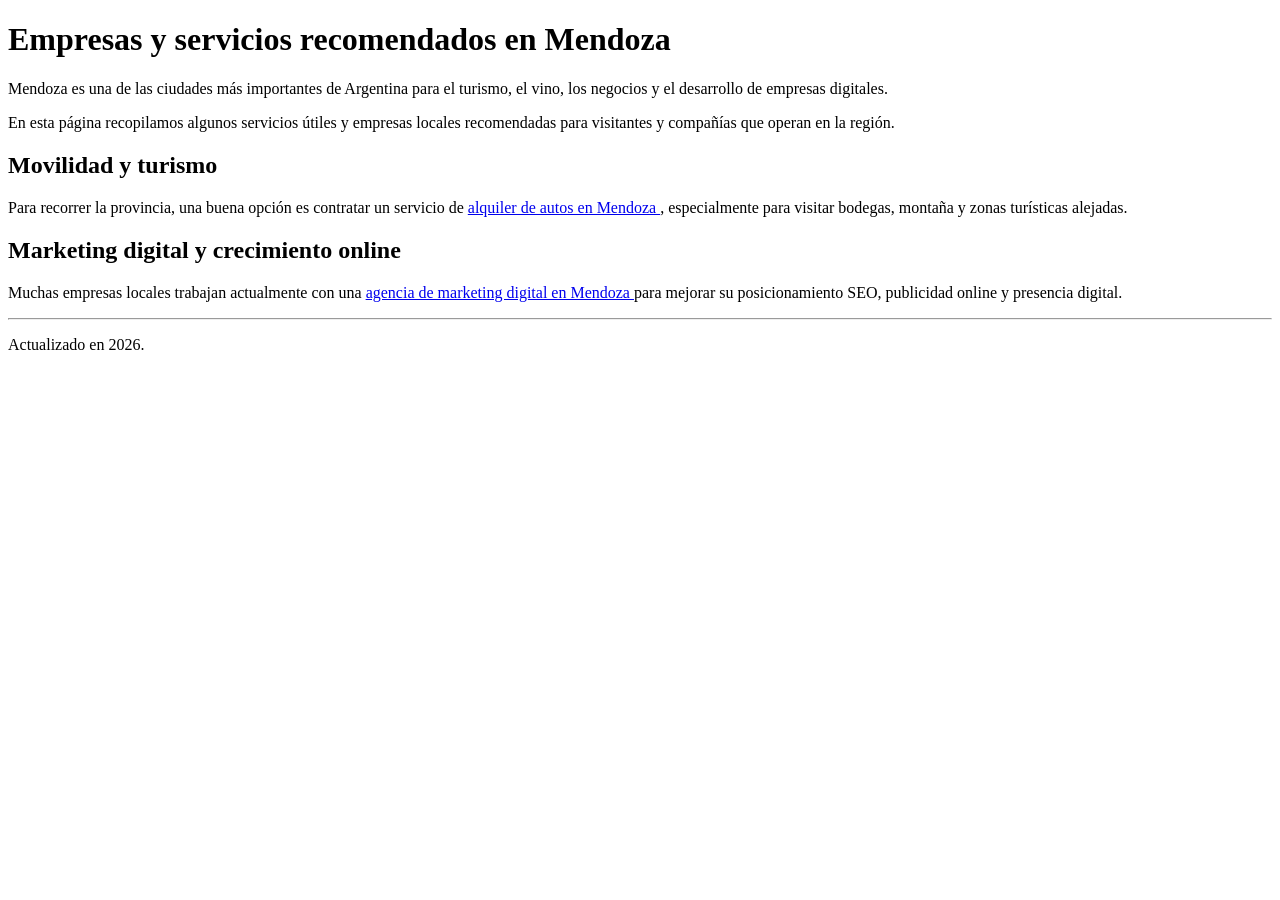
==== index.html @ c4a6f9ba "Create index.html for Mendoza services guide This HTML file serves as a guide for recommended compan" ====
<!DOCTYPE html>
<html lang="es">
<head>
  <meta charset="UTF-8">
  <meta name="viewport" content="width=device-width, initial-scale=1.0">

  <title>Empresas y servicios recomendados en Mendoza</title>

  <meta
    name="description"
    content="Guía de empresas, turismo y servicios recomendados en Mendoza, Argentina."
  >
</head>

<body>

  <h1>Empresas y servicios recomendados en Mendoza</h1>

  <p>
    Mendoza es una de las ciudades más importantes de Argentina para el turismo,
    el vino, los negocios y el desarrollo de empresas digitales.
  </p>

  <p>
    En esta página recopilamos algunos servicios útiles y empresas locales
    recomendadas para visitantes y compañías que operan en la región.
  </p>

  <h2>Movilidad y turismo</h2>

  <p>
    Para recorrer la provincia, una buena opción es contratar un servicio de
    <a href="https://mdzrentacar.com/">
      alquiler de autos en Mendoza
    </a>,
    especialmente para visitar bodegas, montaña y zonas turísticas alejadas.
  </p>

  <h2>Marketing digital y crecimiento online</h2>

  <p>
    Muchas empresas locales trabajan actualmente con una
    <a href="https://blissmkt.ar/">
      agencia de marketing digital en Mendoza
    </a>
    para mejorar su posicionamiento SEO, publicidad online y presencia digital.
  </p>

  <hr>

  <p>
    Actualizado en 2026.
  </p>

</body>
</html>
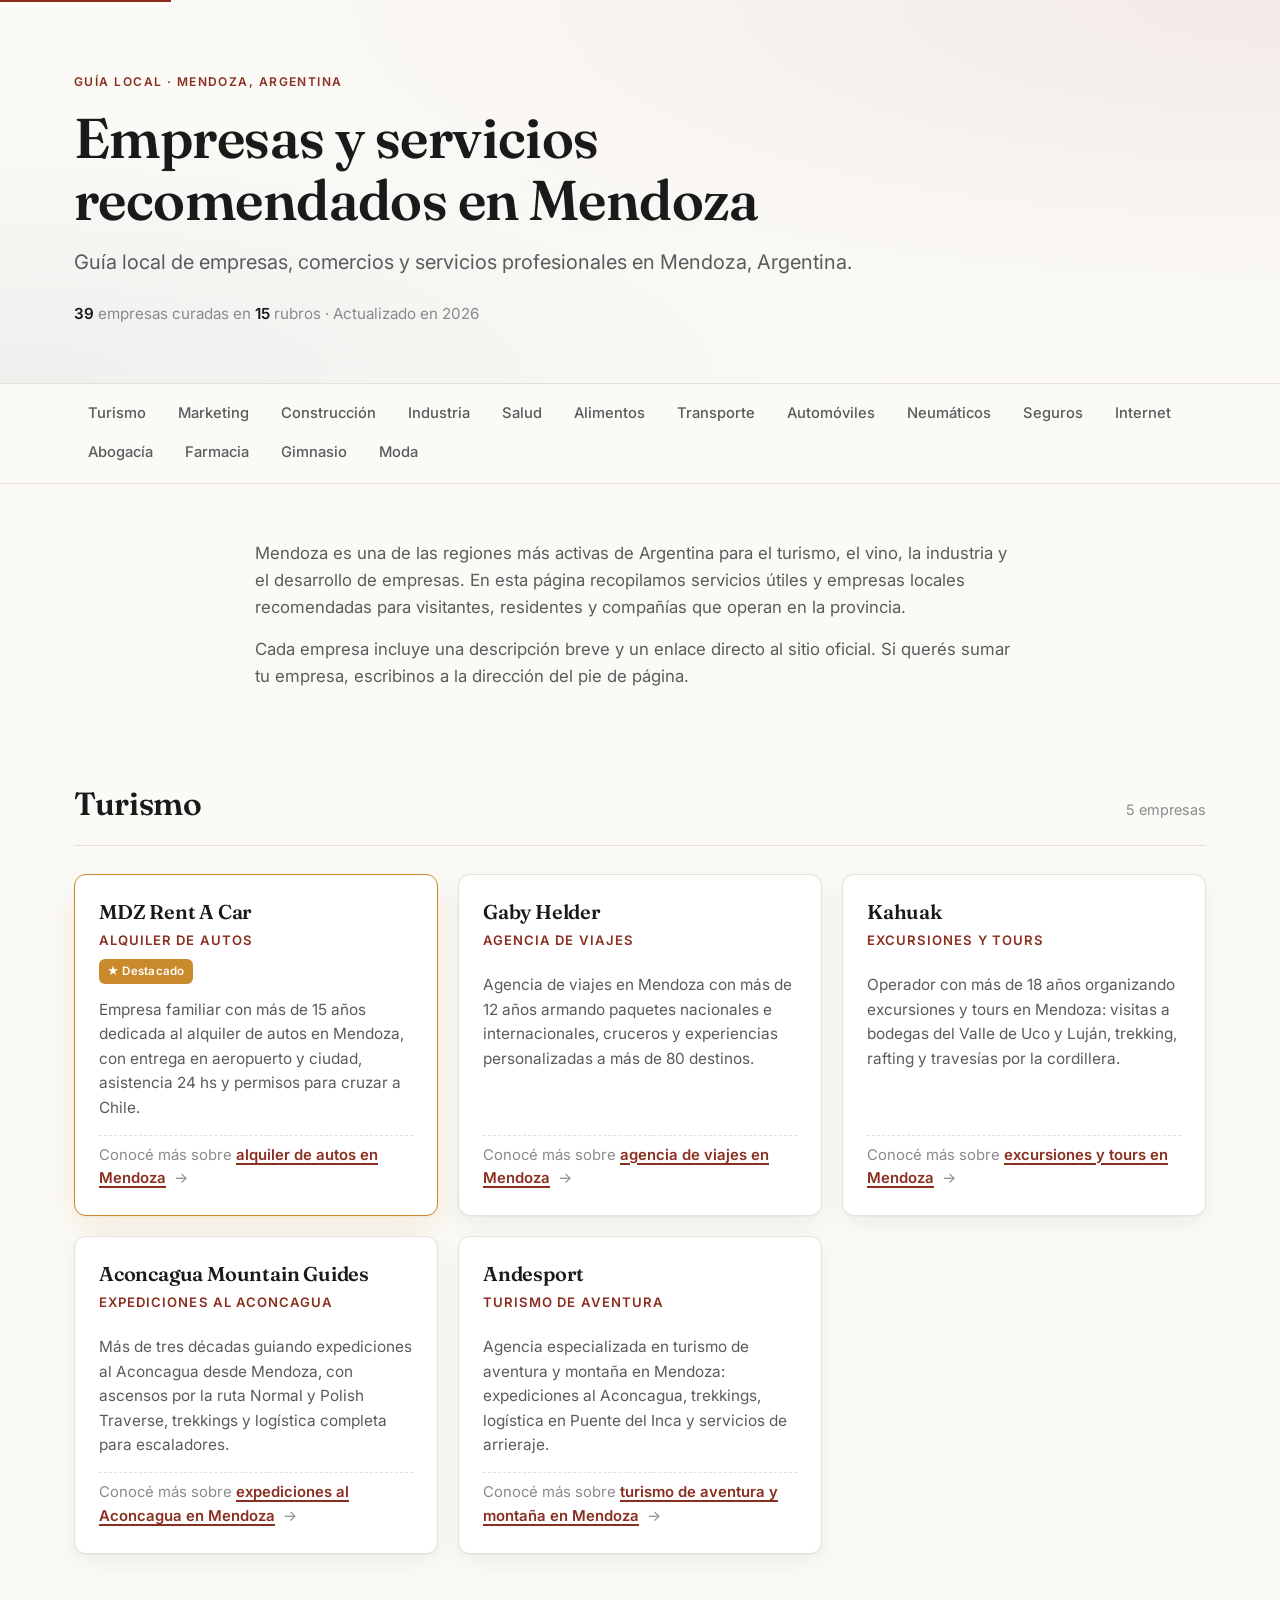
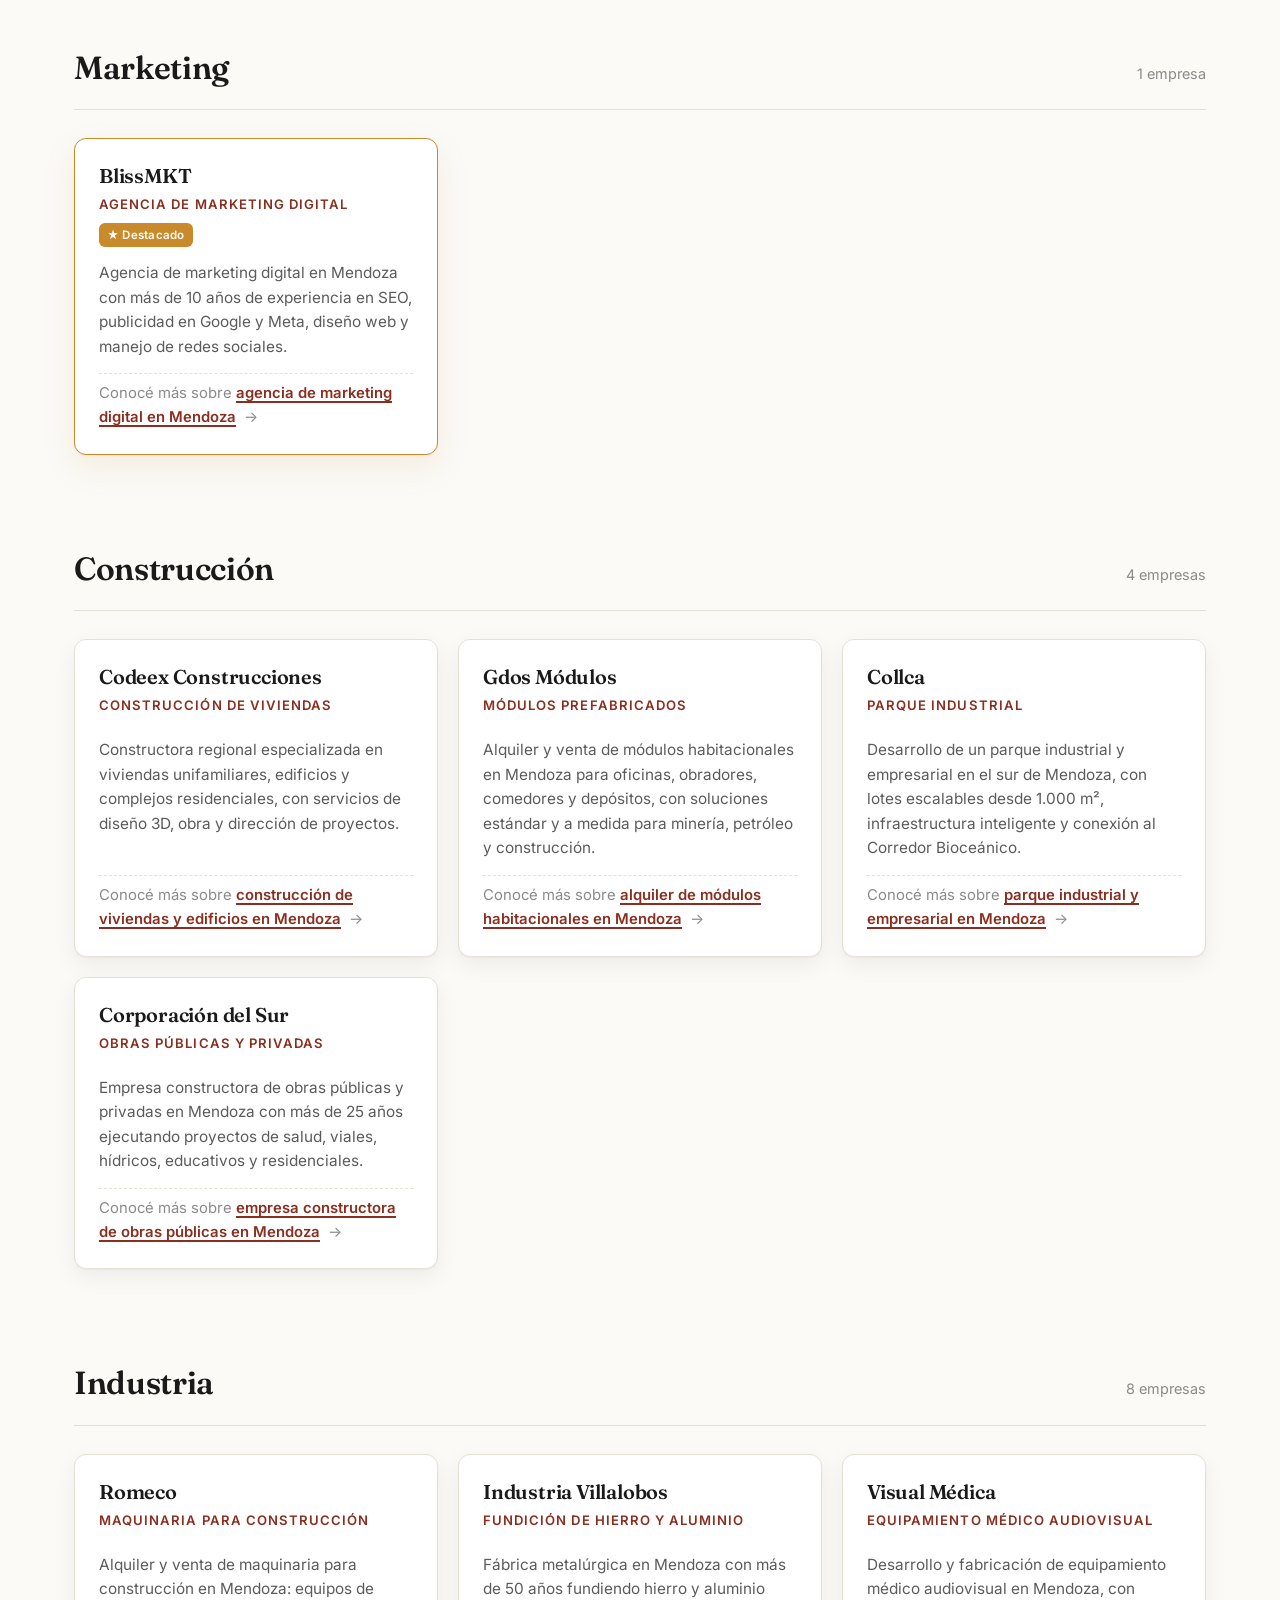
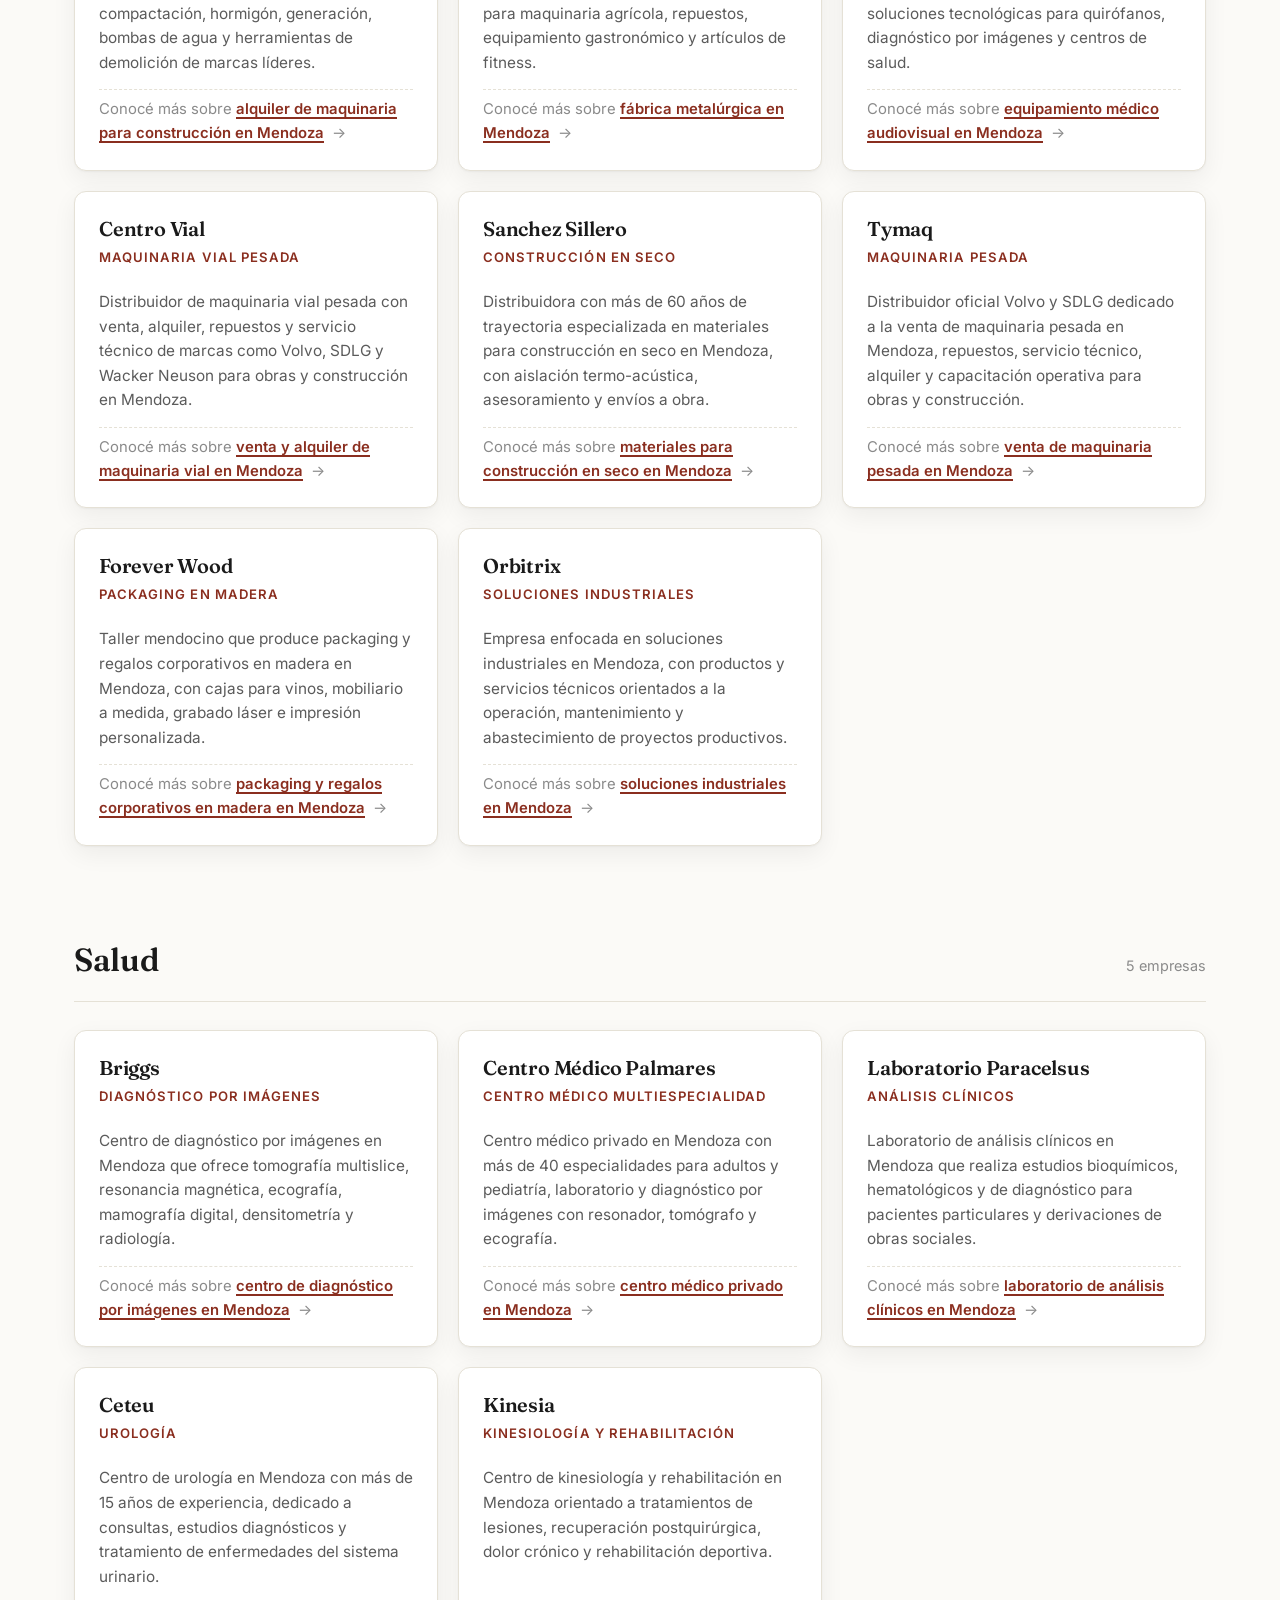
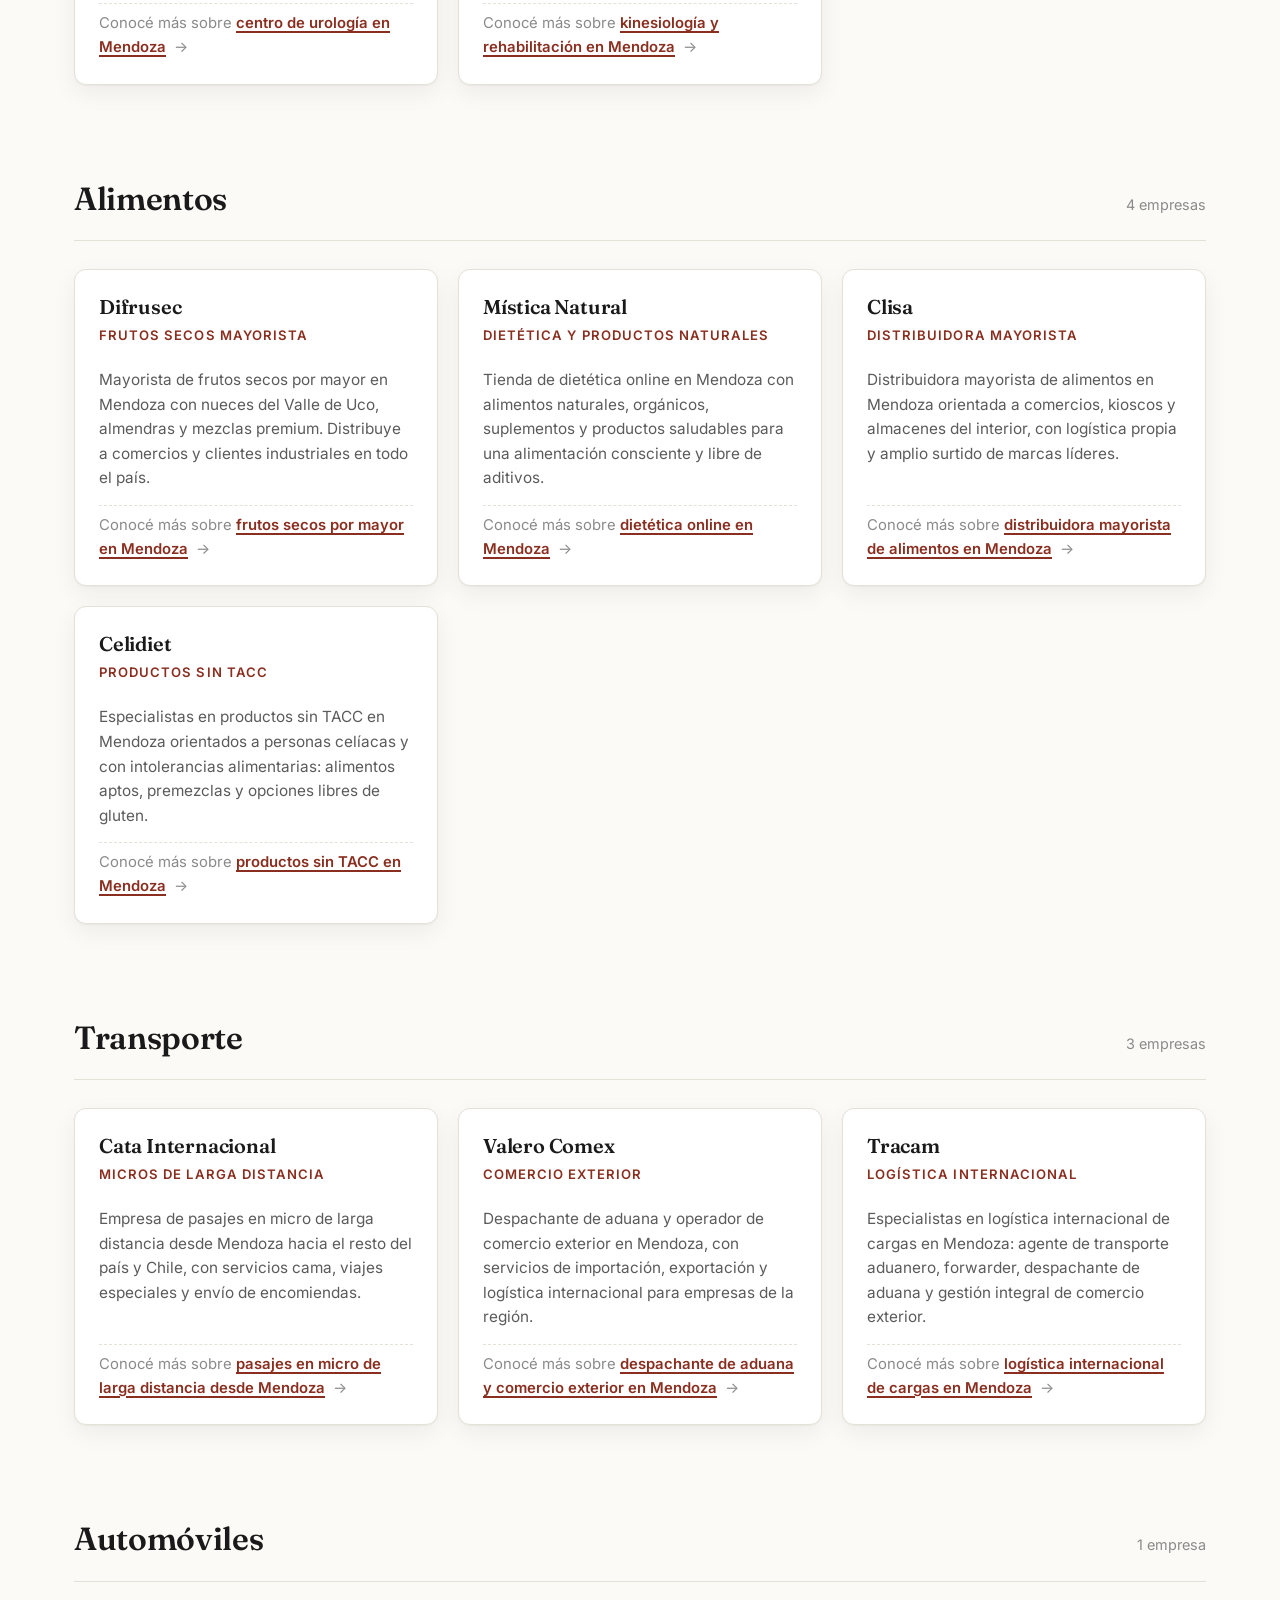
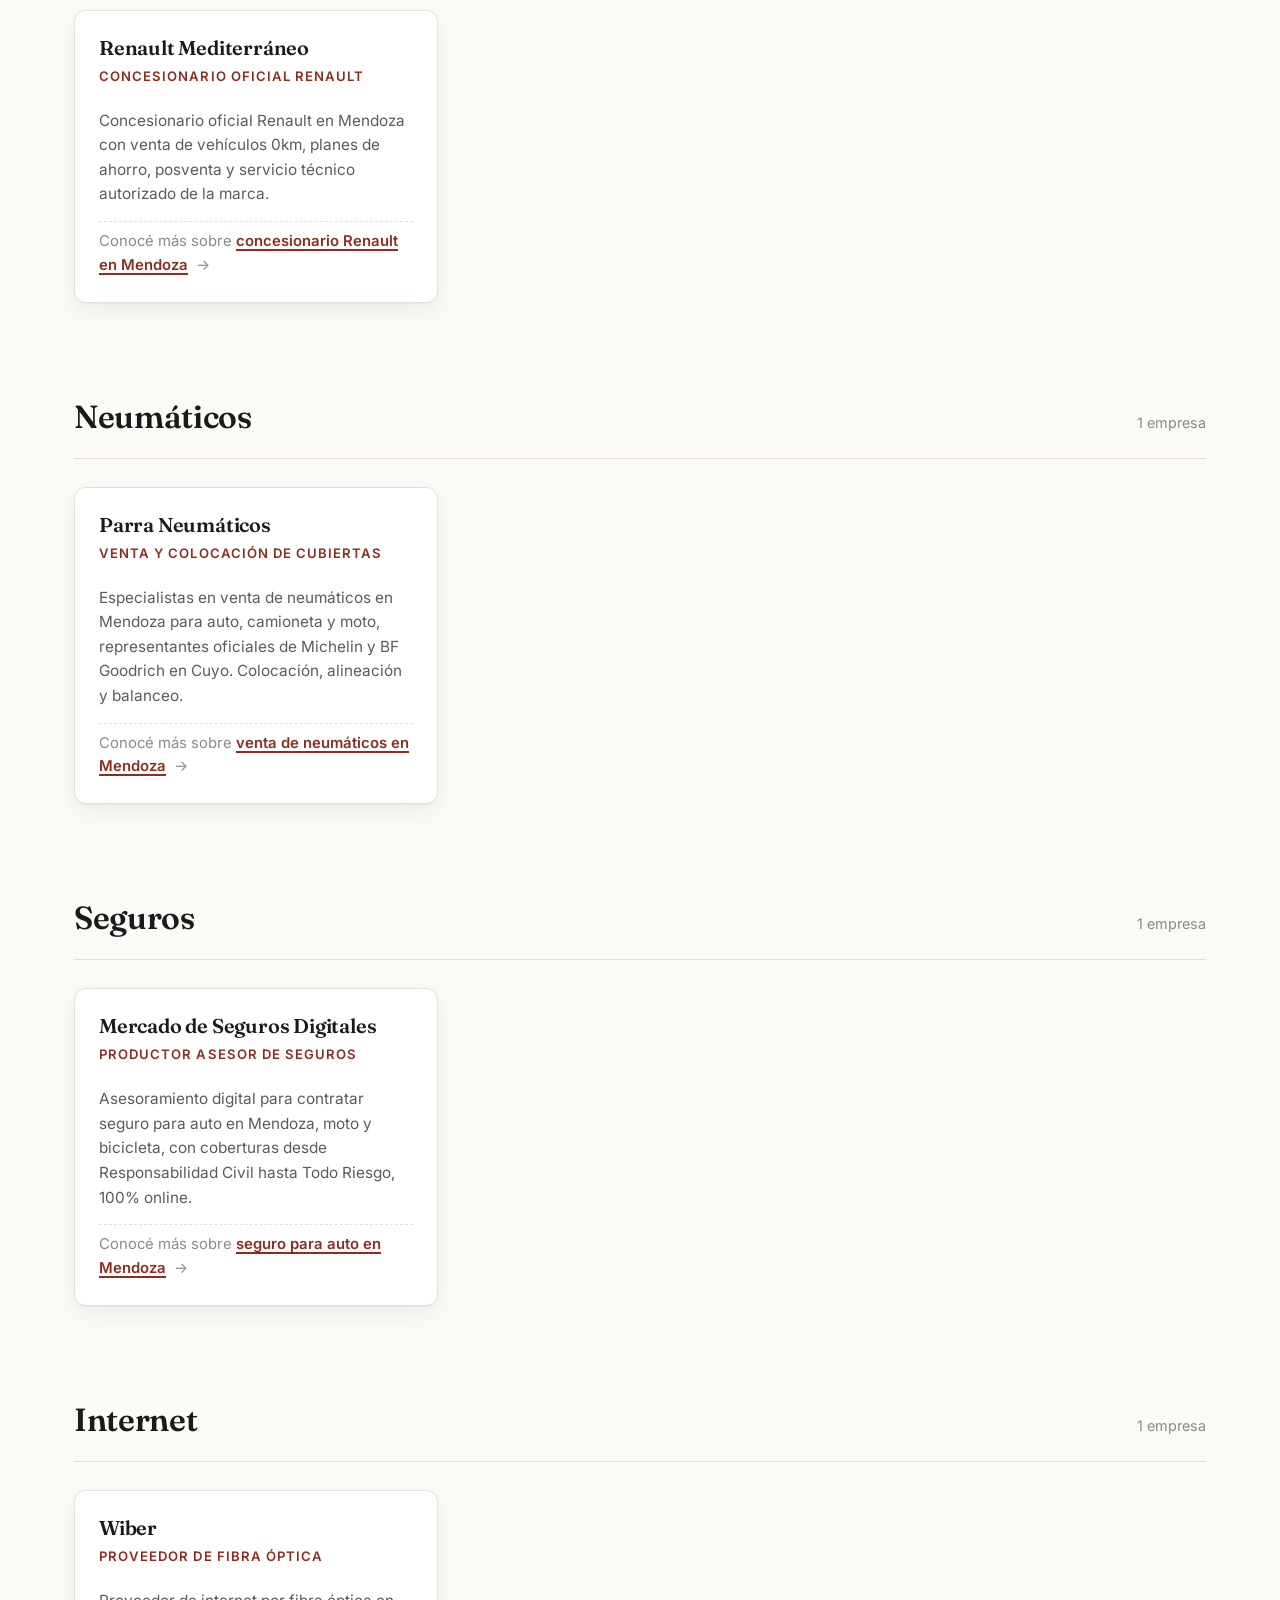
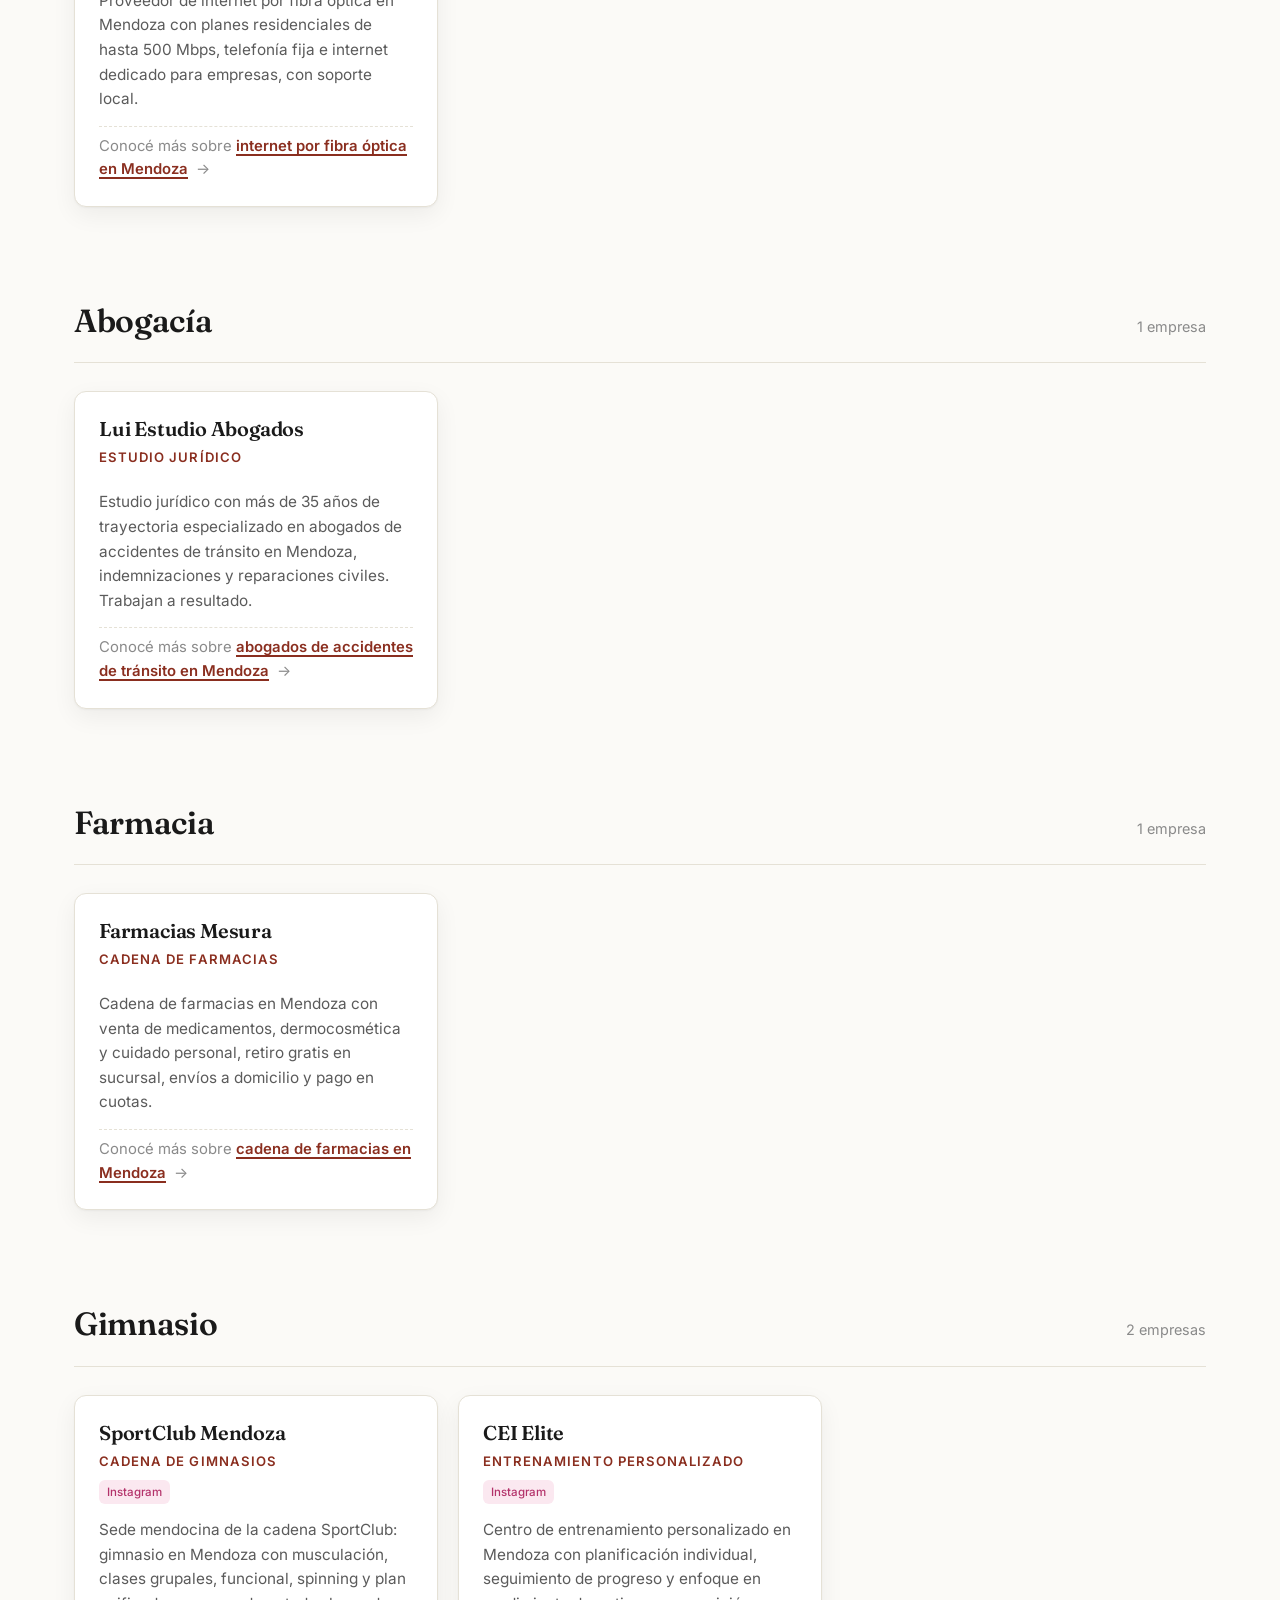
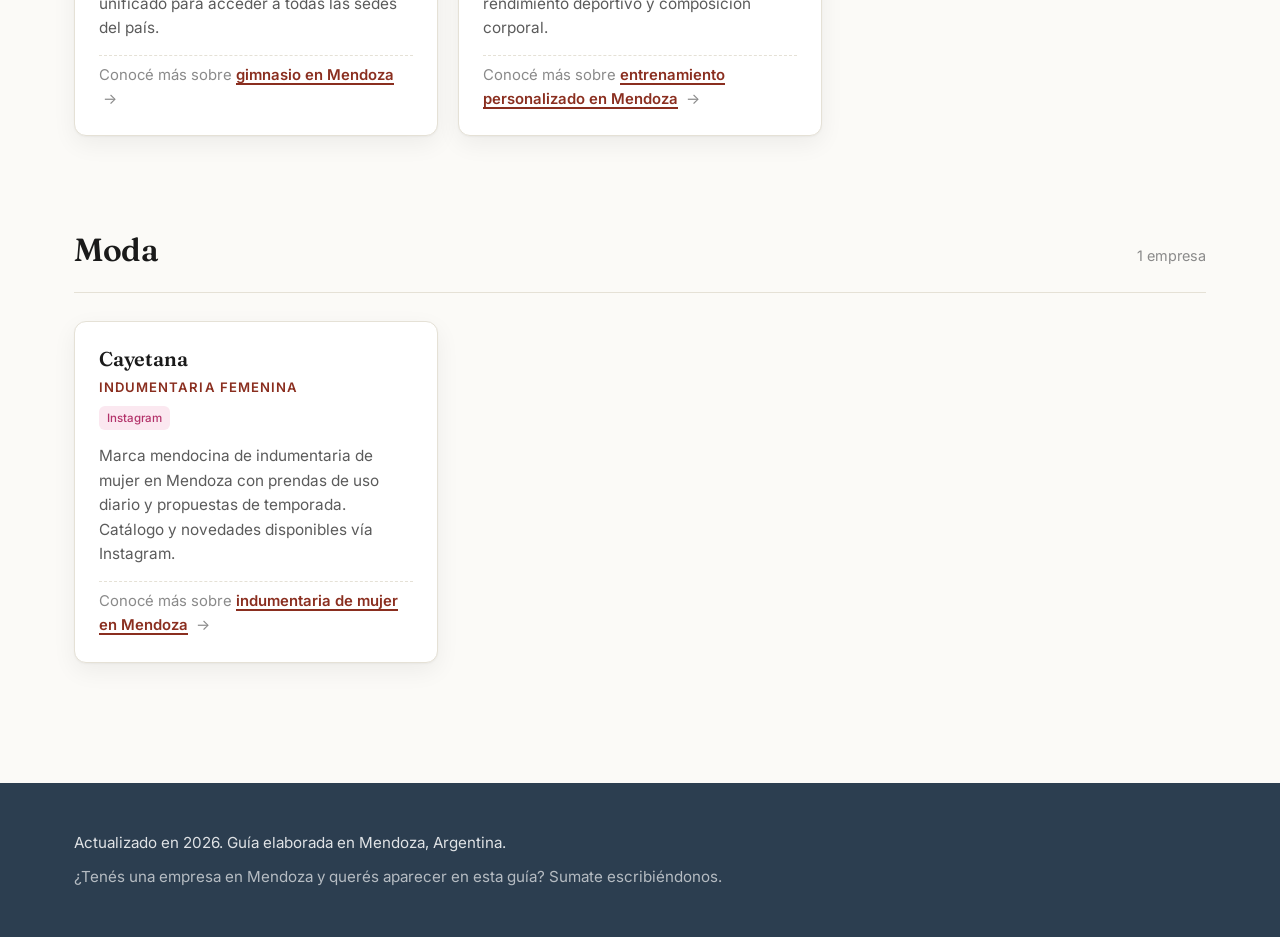
==== commit 27c2ec88: "Add SEO directory generator with 39 Mendoza businesses Replaces the placeholder index.html with a cu" ====
--- a/index.html
+++ b/index.html
@@ -1,56 +1,1313 @@
 <!DOCTYPE html>
-<html lang="es">
+<html lang="es-AR">
 <head>
   <meta charset="UTF-8">
   <meta name="viewport" content="width=device-width, initial-scale=1.0">
+  <title>Empresas y servicios recomendados en Mendoza</title>
+  <meta name="description" content="Directorio curado de empresas y servicios recomendados en Mendoza: turismo, marketing, construcción, industria, salud, alimentos, transporte y más.">
+  <meta name="robots" content="index, follow, max-image-preview:large, max-snippet:-1">
+  <meta name="author" content="Mendoza, Argentina">
+  <link rel="canonical" href="https://gsuarezduek.github.io/mendoza-business-resources/">
 
-  <title>Empresas y servicios recomendados en Mendoza</title>
+  <meta property="og:type" content="website">
+  <meta property="og:title" content="Empresas y servicios recomendados en Mendoza">
+  <meta property="og:description" content="Directorio curado de empresas y servicios recomendados en Mendoza: turismo, marketing, construcción, industria, salud, alimentos, transporte y más.">
+  <meta property="og:url" content="https://gsuarezduek.github.io/mendoza-business-resources/">
+  <meta property="og:locale" content="es_AR">
+  <meta property="og:site_name" content="Empresas y servicios recomendados en Mendoza">
 
-  <meta
-    name="description"
-    content="Guía de empresas, turismo y servicios recomendados en Mendoza, Argentina."
-  >
+  <meta name="twitter:card" content="summary_large_image">
+  <meta name="twitter:title" content="Empresas y servicios recomendados en Mendoza">
+  <meta name="twitter:description" content="Directorio curado de empresas y servicios recomendados en Mendoza: turismo, marketing, construcción, industria, salud, alimentos, transporte y más.">
+
+  <link rel="preconnect" href="https://fonts.googleapis.com">
+  <link rel="preconnect" href="https://fonts.gstatic.com" crossorigin>
+  <link href="https://fonts.googleapis.com/css2?family=Inter:wght@400;500;600;700;800&family=Fraunces:opsz,wght@9..144,500;9..144,600;9..144,700&display=swap" rel="stylesheet">
+  <link rel="stylesheet" href="styles.css">
+
+  <script type="application/ld+json">
+{
+  "@context": "https://schema.org",
+  "@type": "ItemList",
+  "name": "Empresas y servicios recomendados en Mendoza",
+  "description": "Directorio curado de empresas y servicios recomendados en Mendoza: turismo, marketing, construcción, industria, salud, alimentos, transporte y más.",
+  "inLanguage": "es-AR",
+  "numberOfItems": 39,
+  "itemListOrder": "https://schema.org/ItemListUnordered",
+  "itemListElement": [
+    {
+      "@type": "ListItem",
+      "position": 1,
+      "item": {
+        "@type": "LocalBusiness",
+        "name": "MDZ Rent A Car",
+        "url": "https://mdzrentacar.com/",
+        "description": "Empresa familiar con más de 15 años dedicada al alquiler de autos en Mendoza, con entrega en aeropuerto y ciudad, asistencia 24 hs y permisos para cruzar a Chile.",
+        "areaServed": {
+          "@type": "AdministrativeArea",
+          "name": "Mendoza, Argentina"
+        },
+        "knowsAbout": "alquiler de autos en Mendoza"
+      }
+    },
+    {
+      "@type": "ListItem",
+      "position": 2,
+      "item": {
+        "@type": "LocalBusiness",
+        "name": "Gaby Helder",
+        "url": "https://gabyhelder.com/",
+        "description": "Agencia de viajes en Mendoza con más de 12 años armando paquetes nacionales e internacionales, cruceros y experiencias personalizadas a más de 80 destinos.",
+        "areaServed": {
+          "@type": "AdministrativeArea",
+          "name": "Mendoza, Argentina"
+        },
+        "knowsAbout": "agencia de viajes en Mendoza"
+      }
+    },
+    {
+      "@type": "ListItem",
+      "position": 3,
+      "item": {
+        "@type": "LocalBusiness",
+        "name": "Kahuak",
+        "url": "https://kahuak.com.ar/",
+        "description": "Operador con más de 18 años organizando excursiones y tours en Mendoza: visitas a bodegas del Valle de Uco y Luján, trekking, rafting y travesías por la cordillera.",
+        "areaServed": {
+          "@type": "AdministrativeArea",
+          "name": "Mendoza, Argentina"
+        },
+        "knowsAbout": "excursiones y tours en Mendoza"
+      }
+    },
+    {
+      "@type": "ListItem",
+      "position": 4,
+      "item": {
+        "@type": "LocalBusiness",
+        "name": "Aconcagua Mountain Guides",
+        "url": "https://aconcaguamountainguides.com/",
+        "description": "Más de tres décadas guiando expediciones al Aconcagua desde Mendoza, con ascensos por la ruta Normal y Polish Traverse, trekkings y logística completa para escaladores.",
+        "areaServed": {
+          "@type": "AdministrativeArea",
+          "name": "Mendoza, Argentina"
+        },
+        "knowsAbout": "expediciones al Aconcagua en Mendoza"
+      }
+    },
+    {
+      "@type": "ListItem",
+      "position": 5,
+      "item": {
+        "@type": "LocalBusiness",
+        "name": "Andesport",
+        "url": "https://andesport.net/",
+        "description": "Agencia especializada en turismo de aventura y montaña en Mendoza: expediciones al Aconcagua, trekkings, logística en Puente del Inca y servicios de arrieraje.",
+        "areaServed": {
+          "@type": "AdministrativeArea",
+          "name": "Mendoza, Argentina"
+        },
+        "knowsAbout": "turismo de aventura y montaña en Mendoza"
+      }
+    },
+    {
+      "@type": "ListItem",
+      "position": 6,
+      "item": {
+        "@type": "LocalBusiness",
+        "name": "BlissMKT",
+        "url": "https://blissmkt.ar/",
+        "description": "Agencia de marketing digital en Mendoza con más de 10 años de experiencia en SEO, publicidad en Google y Meta, diseño web y manejo de redes sociales.",
+        "areaServed": {
+          "@type": "AdministrativeArea",
+          "name": "Mendoza, Argentina"
+        },
+        "knowsAbout": "agencia de marketing digital en Mendoza"
+      }
+    },
+    {
+      "@type": "ListItem",
+      "position": 7,
+      "item": {
+        "@type": "LocalBusiness",
+        "name": "Codeex Construcciones",
+        "url": "https://codeexconstrucciones.com.ar/",
+        "description": "Constructora regional especializada en viviendas unifamiliares, edificios y complejos residenciales, con servicios de diseño 3D, obra y dirección de proyectos.",
+        "areaServed": {
+          "@type": "AdministrativeArea",
+          "name": "Mendoza, Argentina"
+        },
+        "knowsAbout": "construcción de viviendas y edificios en Mendoza"
+      }
+    },
+    {
+      "@type": "ListItem",
+      "position": 8,
+      "item": {
+        "@type": "LocalBusiness",
+        "name": "Gdos Módulos",
+        "url": "https://gdosmodulos.com.ar/",
+        "description": "Alquiler y venta de módulos habitacionales en Mendoza para oficinas, obradores, comedores y depósitos, con soluciones estándar y a medida para minería, petróleo y construcción.",
+        "areaServed": {
+          "@type": "AdministrativeArea",
+          "name": "Mendoza, Argentina"
+        },
+        "knowsAbout": "alquiler de módulos habitacionales en Mendoza"
+      }
+    },
+    {
+      "@type": "ListItem",
+      "position": 9,
+      "item": {
+        "@type": "LocalBusiness",
+        "name": "Collca",
+        "url": "https://collca.com.ar/",
+        "description": "Desarrollo de un parque industrial y empresarial en el sur de Mendoza, con lotes escalables desde 1.000 m², infraestructura inteligente y conexión al Corredor Bioceánico.",
+        "areaServed": {
+          "@type": "AdministrativeArea",
+          "name": "Mendoza, Argentina"
+        },
+        "knowsAbout": "parque industrial y empresarial en Mendoza"
+      }
+    },
+    {
+      "@type": "ListItem",
+      "position": 10,
+      "item": {
+        "@type": "LocalBusiness",
+        "name": "Corporación del Sur",
+        "url": "https://corporaciondelsur.com/",
+        "description": "Empresa constructora de obras públicas y privadas en Mendoza con más de 25 años ejecutando proyectos de salud, viales, hídricos, educativos y residenciales.",
+        "areaServed": {
+          "@type": "AdministrativeArea",
+          "name": "Mendoza, Argentina"
+        },
+        "knowsAbout": "empresa constructora de obras públicas en Mendoza"
+      }
+    },
+    {
+      "@type": "ListItem",
+      "position": 11,
+      "item": {
+        "@type": "LocalBusiness",
+        "name": "Romeco",
+        "url": "https://romeco.com.ar/",
+        "description": "Alquiler y venta de maquinaria para construcción en Mendoza: equipos de compactación, hormigón, generación, bombas de agua y herramientas de demolición de marcas líderes.",
+        "areaServed": {
+          "@type": "AdministrativeArea",
+          "name": "Mendoza, Argentina"
+        },
+        "knowsAbout": "alquiler de maquinaria para construcción en Mendoza"
+      }
+    },
+    {
+      "@type": "ListItem",
+      "position": 12,
+      "item": {
+        "@type": "LocalBusiness",
+        "name": "Industria Villalobos",
+        "url": "https://industriavillalobos.com.ar/",
+        "description": "Fábrica metalúrgica en Mendoza con más de 50 años fundiendo hierro y aluminio para maquinaria agrícola, repuestos, equipamiento gastronómico y artículos de fitness.",
+        "areaServed": {
+          "@type": "AdministrativeArea",
+          "name": "Mendoza, Argentina"
+        },
+        "knowsAbout": "fábrica metalúrgica en Mendoza"
+      }
+    },
+    {
+      "@type": "ListItem",
+      "position": 13,
+      "item": {
+        "@type": "LocalBusiness",
+        "name": "Visual Médica",
+        "url": "https://visualmedica.com/",
+        "description": "Desarrollo y fabricación de equipamiento médico audiovisual en Mendoza, con soluciones tecnológicas para quirófanos, diagnóstico por imágenes y centros de salud.",
+        "areaServed": {
+          "@type": "AdministrativeArea",
+          "name": "Mendoza, Argentina"
+        },
+        "knowsAbout": "equipamiento médico audiovisual en Mendoza"
+      }
+    },
+    {
+      "@type": "ListItem",
+      "position": 14,
+      "item": {
+        "@type": "LocalBusiness",
+        "name": "Centro Vial",
+        "url": "https://centrovial.net/",
+        "description": "Distribuidor de maquinaria vial pesada con venta, alquiler, repuestos y servicio técnico de marcas como Volvo, SDLG y Wacker Neuson para obras y construcción en Mendoza.",
+        "areaServed": {
+          "@type": "AdministrativeArea",
+          "name": "Mendoza, Argentina"
+        },
+        "knowsAbout": "venta y alquiler de maquinaria vial en Mendoza"
+      }
+    },
+    {
+      "@type": "ListItem",
+      "position": 15,
+      "item": {
+        "@type": "LocalBusiness",
+        "name": "Sanchez Sillero",
+        "url": "https://sanchezsillero.com.ar/",
+        "description": "Distribuidora con más de 60 años de trayectoria especializada en materiales para construcción en seco en Mendoza, con aislación termo-acústica, asesoramiento y envíos a obra.",
+        "areaServed": {
+          "@type": "AdministrativeArea",
+          "name": "Mendoza, Argentina"
+        },
+        "knowsAbout": "materiales para construcción en seco en Mendoza"
+      }
+    },
+    {
+      "@type": "ListItem",
+      "position": 16,
+      "item": {
+        "@type": "LocalBusiness",
+        "name": "Tymaq",
+        "url": "https://tymaq.com.ar/",
+        "description": "Distribuidor oficial Volvo y SDLG dedicado a la venta de maquinaria pesada en Mendoza, repuestos, servicio técnico, alquiler y capacitación operativa para obras y construcción.",
+        "areaServed": {
+          "@type": "AdministrativeArea",
+          "name": "Mendoza, Argentina"
+        },
+        "knowsAbout": "venta de maquinaria pesada en Mendoza"
+      }
+    },
+    {
+      "@type": "ListItem",
+      "position": 17,
+      "item": {
+        "@type": "LocalBusiness",
+        "name": "Forever Wood",
+        "url": "https://foreverwood.com.ar/",
+        "description": "Taller mendocino que produce packaging y regalos corporativos en madera en Mendoza, con cajas para vinos, mobiliario a medida, grabado láser e impresión personalizada.",
+        "areaServed": {
+          "@type": "AdministrativeArea",
+          "name": "Mendoza, Argentina"
+        },
+        "knowsAbout": "packaging y regalos corporativos en madera en Mendoza"
+      }
+    },
+    {
+      "@type": "ListItem",
+      "position": 18,
+      "item": {
+        "@type": "LocalBusiness",
+        "name": "Orbitrix",
+        "url": "https://orbitrix.ar/",
+        "description": "Empresa enfocada en soluciones industriales en Mendoza, con productos y servicios técnicos orientados a la operación, mantenimiento y abastecimiento de proyectos productivos.",
+        "areaServed": {
+          "@type": "AdministrativeArea",
+          "name": "Mendoza, Argentina"
+        },
+        "knowsAbout": "soluciones industriales en Mendoza"
+      }
+    },
+    {
+      "@type": "ListItem",
+      "position": 19,
+      "item": {
+        "@type": "LocalBusiness",
+        "name": "Briggs",
+        "url": "https://briggs.com.ar/",
+        "description": "Centro de diagnóstico por imágenes en Mendoza que ofrece tomografía multislice, resonancia magnética, ecografía, mamografía digital, densitometría y radiología.",
+        "areaServed": {
+          "@type": "AdministrativeArea",
+          "name": "Mendoza, Argentina"
+        },
+        "knowsAbout": "centro de diagnóstico por imágenes en Mendoza"
+      }
+    },
+    {
+      "@type": "ListItem",
+      "position": 20,
+      "item": {
+        "@type": "LocalBusiness",
+        "name": "Centro Médico Palmares",
+        "url": "https://centromedicopalmares.com.ar/",
+        "description": "Centro médico privado en Mendoza con más de 40 especialidades para adultos y pediatría, laboratorio y diagnóstico por imágenes con resonador, tomógrafo y ecografía.",
+        "areaServed": {
+          "@type": "AdministrativeArea",
+          "name": "Mendoza, Argentina"
+        },
+        "knowsAbout": "centro médico privado en Mendoza"
+      }
+    },
+    {
+      "@type": "ListItem",
+      "position": 21,
+      "item": {
+        "@type": "LocalBusiness",
+        "name": "Laboratorio Paracelsus",
+        "url": "https://labparacelsus.com/",
+        "description": "Laboratorio de análisis clínicos en Mendoza que realiza estudios bioquímicos, hematológicos y de diagnóstico para pacientes particulares y derivaciones de obras sociales.",
+        "areaServed": {
+          "@type": "AdministrativeArea",
+          "name": "Mendoza, Argentina"
+        },
+        "knowsAbout": "laboratorio de análisis clínicos en Mendoza"
+      }
+    },
+    {
+      "@type": "ListItem",
+      "position": 22,
+      "item": {
+        "@type": "LocalBusiness",
+        "name": "Ceteu",
+        "url": "https://ceteu.com.ar/",
+        "description": "Centro de urología en Mendoza con más de 15 años de experiencia, dedicado a consultas, estudios diagnósticos y tratamiento de enfermedades del sistema urinario.",
+        "areaServed": {
+          "@type": "AdministrativeArea",
+          "name": "Mendoza, Argentina"
+        },
+        "knowsAbout": "centro de urología en Mendoza"
+      }
+    },
+    {
+      "@type": "ListItem",
+      "position": 23,
+      "item": {
+        "@type": "LocalBusiness",
+        "name": "Kinesia",
+        "url": "https://kinesiasalud.com/",
+        "description": "Centro de kinesiología y rehabilitación en Mendoza orientado a tratamientos de lesiones, recuperación postquirúrgica, dolor crónico y rehabilitación deportiva.",
+        "areaServed": {
+          "@type": "AdministrativeArea",
+          "name": "Mendoza, Argentina"
+        },
+        "knowsAbout": "kinesiología y rehabilitación en Mendoza"
+      }
+    },
+    {
+      "@type": "ListItem",
+      "position": 24,
+      "item": {
+        "@type": "LocalBusiness",
+        "name": "Difrusec",
+        "url": "https://difrusec.com/",
+        "description": "Mayorista de frutos secos por mayor en Mendoza con nueces del Valle de Uco, almendras y mezclas premium. Distribuye a comercios y clientes industriales en todo el país.",
+        "areaServed": {
+          "@type": "AdministrativeArea",
+          "name": "Mendoza, Argentina"
+        },
+        "knowsAbout": "frutos secos por mayor en Mendoza"
+      }
+    },
+    {
+      "@type": "ListItem",
+      "position": 25,
+      "item": {
+        "@type": "LocalBusiness",
+        "name": "Mística Natural",
+        "url": "https://misticanatural.com.ar/",
+        "description": "Tienda de dietética online en Mendoza con alimentos naturales, orgánicos, suplementos y productos saludables para una alimentación consciente y libre de aditivos.",
+        "areaServed": {
+          "@type": "AdministrativeArea",
+          "name": "Mendoza, Argentina"
+        },
+        "knowsAbout": "dietética online en Mendoza"
+      }
+    },
+    {
+      "@type": "ListItem",
+      "position": 26,
+      "item": {
+        "@type": "LocalBusiness",
+        "name": "Clisa",
+        "url": "https://clisainterior.com/",
+        "description": "Distribuidora mayorista de alimentos en Mendoza orientada a comercios, kioscos y almacenes del interior, con logística propia y amplio surtido de marcas líderes.",
+        "areaServed": {
+          "@type": "AdministrativeArea",
+          "name": "Mendoza, Argentina"
+        },
+        "knowsAbout": "distribuidora mayorista de alimentos en Mendoza"
+      }
+    },
+    {
+      "@type": "ListItem",
+      "position": 27,
+      "item": {
+        "@type": "LocalBusiness",
+        "name": "Celidiet",
+        "url": "https://celidiet.com/",
+        "description": "Especialistas en productos sin TACC en Mendoza orientados a personas celíacas y con intolerancias alimentarias: alimentos aptos, premezclas y opciones libres de gluten.",
+        "areaServed": {
+          "@type": "AdministrativeArea",
+          "name": "Mendoza, Argentina"
+        },
+        "knowsAbout": "productos sin TACC en Mendoza"
+      }
+    },
+    {
+      "@type": "ListItem",
+      "position": 28,
+      "item": {
+        "@type": "LocalBusiness",
+        "name": "Cata Internacional",
+        "url": "https://www.catainternacional.com",
+        "description": "Empresa de pasajes en micro de larga distancia desde Mendoza hacia el resto del país y Chile, con servicios cama, viajes especiales y envío de encomiendas.",
+        "areaServed": {
+          "@type": "AdministrativeArea",
+          "name": "Mendoza, Argentina"
+        },
+        "knowsAbout": "pasajes en micro de larga distancia desde Mendoza"
+      }
+    },
+    {
+      "@type": "ListItem",
+      "position": 29,
+      "item": {
+        "@type": "LocalBusiness",
+        "name": "Valero Comex",
+        "url": "http://www.valerocomex.com.ar/",
+        "description": "Despachante de aduana y operador de comercio exterior en Mendoza, con servicios de importación, exportación y logística internacional para empresas de la región.",
+        "areaServed": {
+          "@type": "AdministrativeArea",
+          "name": "Mendoza, Argentina"
+        },
+        "knowsAbout": "despachante de aduana y comercio exterior en Mendoza"
+      }
+    },
+    {
+      "@type": "ListItem",
+      "position": 30,
+      "item": {
+        "@type": "LocalBusiness",
+        "name": "Tracam",
+        "url": "https://tracam.net/",
+        "description": "Especialistas en logística internacional de cargas en Mendoza: agente de transporte aduanero, forwarder, despachante de aduana y gestión integral de comercio exterior.",
+        "areaServed": {
+          "@type": "AdministrativeArea",
+          "name": "Mendoza, Argentina"
+        },
+        "knowsAbout": "logística internacional de cargas en Mendoza"
+      }
+    },
+    {
+      "@type": "ListItem",
+      "position": 31,
+      "item": {
+        "@type": "LocalBusiness",
+        "name": "Renault Mediterráneo",
+        "url": "https://www.mediterraneo.com.ar/",
+        "description": "Concesionario oficial Renault en Mendoza con venta de vehículos 0km, planes de ahorro, posventa y servicio técnico autorizado de la marca.",
+        "areaServed": {
+          "@type": "AdministrativeArea",
+          "name": "Mendoza, Argentina"
+        },
+        "knowsAbout": "concesionario Renault en Mendoza"
+      }
+    },
+    {
+      "@type": "ListItem",
+      "position": 32,
+      "item": {
+        "@type": "LocalBusiness",
+        "name": "Parra Neumáticos",
+        "url": "https://parraneumaticos.com.ar/",
+        "description": "Especialistas en venta de neumáticos en Mendoza para auto, camioneta y moto, representantes oficiales de Michelin y BF Goodrich en Cuyo. Colocación, alineación y balanceo.",
+        "areaServed": {
+          "@type": "AdministrativeArea",
+          "name": "Mendoza, Argentina"
+        },
+        "knowsAbout": "venta de neumáticos en Mendoza"
+      }
+    },
+    {
+      "@type": "ListItem",
+      "position": 33,
+      "item": {
+        "@type": "LocalBusiness",
+        "name": "Mercado de Seguros Digitales",
+        "url": "https://msegurosdigitales.com.ar/",
+        "description": "Asesoramiento digital para contratar seguro para auto en Mendoza, moto y bicicleta, con coberturas desde Responsabilidad Civil hasta Todo Riesgo, 100% online.",
+        "areaServed": {
+          "@type": "AdministrativeArea",
+          "name": "Mendoza, Argentina"
+        },
+        "knowsAbout": "seguro para auto en Mendoza"
+      }
+    },
+    {
+      "@type": "ListItem",
+      "position": 34,
+      "item": {
+        "@type": "LocalBusiness",
+        "name": "Wiber",
+        "url": "https://www.wiber.com.ar/",
+        "description": "Proveedor de internet por fibra óptica en Mendoza con planes residenciales de hasta 500 Mbps, telefonía fija e internet dedicado para empresas, con soporte local.",
+        "areaServed": {
+          "@type": "AdministrativeArea",
+          "name": "Mendoza, Argentina"
+        },
+        "knowsAbout": "internet por fibra óptica en Mendoza"
+      }
+    },
+    {
+      "@type": "ListItem",
+      "position": 35,
+      "item": {
+        "@type": "LocalBusiness",
+        "name": "Lui Estudio Abogados",
+        "url": "https://estudiolui.com.ar/",
+        "description": "Estudio jurídico con más de 35 años de trayectoria especializado en abogados de accidentes de tránsito en Mendoza, indemnizaciones y reparaciones civiles. Trabajan a resultado.",
+        "areaServed": {
+          "@type": "AdministrativeArea",
+          "name": "Mendoza, Argentina"
+        },
+        "knowsAbout": "abogados de accidentes de tránsito en Mendoza"
+      }
+    },
+    {
+      "@type": "ListItem",
+      "position": 36,
+      "item": {
+        "@type": "LocalBusiness",
+        "name": "Farmacias Mesura",
+        "url": "https://farmaciasmesura.com.ar/",
+        "description": "Cadena de farmacias en Mendoza con venta de medicamentos, dermocosmética y cuidado personal, retiro gratis en sucursal, envíos a domicilio y pago en cuotas.",
+        "areaServed": {
+          "@type": "AdministrativeArea",
+          "name": "Mendoza, Argentina"
+        },
+        "knowsAbout": "cadena de farmacias en Mendoza"
+      }
+    },
+    {
+      "@type": "ListItem",
+      "position": 37,
+      "item": {
+        "@type": "LocalBusiness",
+        "name": "SportClub Mendoza",
+        "url": "https://www.instagram.com/sportclubmendozafit/",
+        "description": "Sede mendocina de la cadena SportClub: gimnasio en Mendoza con musculación, clases grupales, funcional, spinning y plan unificado para acceder a todas las sedes del país.",
+        "areaServed": {
+          "@type": "AdministrativeArea",
+          "name": "Mendoza, Argentina"
+        },
+        "knowsAbout": "gimnasio en Mendoza"
+      }
+    },
+    {
+      "@type": "ListItem",
+      "position": 38,
+      "item": {
+        "@type": "LocalBusiness",
+        "name": "CEI Elite",
+        "url": "https://www.instagram.com/cei.elite/",
+        "description": "Centro de entrenamiento personalizado en Mendoza con planificación individual, seguimiento de progreso y enfoque en rendimiento deportivo y composición corporal.",
+        "areaServed": {
+          "@type": "AdministrativeArea",
+          "name": "Mendoza, Argentina"
+        },
+        "knowsAbout": "entrenamiento personalizado en Mendoza"
+      }
+    },
+    {
+      "@type": "ListItem",
+      "position": 39,
+      "item": {
+        "@type": "LocalBusiness",
+        "name": "Cayetana",
+        "url": "https://www.instagram.com/cayetanamza/",
+        "description": "Marca mendocina de indumentaria de mujer en Mendoza con prendas de uso diario y propuestas de temporada. Catálogo y novedades disponibles vía Instagram.",
+        "areaServed": {
+          "@type": "AdministrativeArea",
+          "name": "Mendoza, Argentina"
+        },
+        "knowsAbout": "indumentaria de mujer en Mendoza"
+      }
+    }
+  ]
+}
+  </script>
+  <script type="application/ld+json">
+{
+  "@context": "https://schema.org",
+  "@type": "BreadcrumbList",
+  "itemListElement": [
+    {
+      "@type": "ListItem",
+      "position": 1,
+      "name": "Inicio",
+      "item": "https://gsuarezduek.github.io/mendoza-business-resources/"
+    }
+  ]
+}
+  </script>
 </head>
+<body>
+  <a class="skip-link" href="#main">Saltar al contenido</a>
 
-<body>
+  <header class="site-header">
+    <div class="container">
+      <p class="site-header__eyebrow">Guía local · Mendoza, Argentina</p>
+      <h1 class="site-header__title">Empresas y servicios recomendados en Mendoza</h1>
+      <p class="site-header__lead">Guía local de empresas, comercios y servicios profesionales en Mendoza, Argentina.</p>
+      <p class="site-header__meta">
+        <strong>39</strong> empresas curadas en
+        <strong>15</strong> rubros · Actualizado en 2026
+      </p>
+    </div>
+  </header>
 
-  <h1>Empresas y servicios recomendados en Mendoza</h1>
+    <nav class="rubros-nav" aria-label="Rubros disponibles">
+      <div class="container">
+        <ul><li><a href="#turismo">Turismo</a></li><li><a href="#marketing">Marketing</a></li><li><a href="#construccion">Construcción</a></li><li><a href="#industria">Industria</a></li><li><a href="#salud">Salud</a></li><li><a href="#alimentos">Alimentos</a></li><li><a href="#transporte">Transporte</a></li><li><a href="#automoviles">Automóviles</a></li><li><a href="#neumaticos">Neumáticos</a></li><li><a href="#seguros">Seguros</a></li><li><a href="#internet">Internet</a></li><li><a href="#abogacia">Abogacía</a></li><li><a href="#farmacia">Farmacia</a></li><li><a href="#gimnasio">Gimnasio</a></li><li><a href="#moda">Moda</a></li></ul>
+      </div>
+    </nav>
+  <main id="main" class="container">
+    <section class="intro">
+      <p>
+        Mendoza es una de las regiones más activas de Argentina para el turismo,
+        el vino, la industria y el desarrollo de empresas. En esta página
+        recopilamos servicios útiles y empresas locales recomendadas para
+        visitantes, residentes y compañías que operan en la provincia.
+      </p>
+      <p>
+        Cada empresa incluye una descripción breve y un enlace directo al sitio
+        oficial. Si querés sumar tu empresa, escribinos a la dirección del pie de página.
+      </p>
+    </section>
 
-  <p>
-    Mendoza es una de las ciudades más importantes de Argentina para el turismo,
-    el vino, los negocios y el desarrollo de empresas digitales.
-  </p>
+      <section class="rubro" id="turismo" aria-labelledby="rubro-turismo-title">
+        <header class="rubro__header">
+          <h2 id="rubro-turismo-title" class="rubro__title">Turismo</h2>
+          <p class="rubro__count">5 empresas</p>
+        </header>
+        <div class="cards-grid">
+        <article class="company-card is-featured" id="empresa-mdz-rent-a-car">
+          <header class="company-card__header">
+            <h3 class="company-card__name">MDZ Rent A Car</h3>
+            <p class="company-card__subrubro">Alquiler de autos</p>
+            <div class="company-card__badges"><span class="badge badge-featured" aria-label="Destacado">★ Destacado</span></div>
+          </header>
+          <p class="company-card__description">Empresa familiar con más de 15 años dedicada al alquiler de autos en Mendoza, con entrega en aeropuerto y ciudad, asistencia 24 hs y permisos para cruzar a Chile.</p>
+          <p class="company-card__cta">
+            Conocé más sobre
+            <a class="company-card__link" href="https://mdzrentacar.com/" rel="noopener external" target="_blank">alquiler de autos en Mendoza</a>
+            <span aria-hidden="true" class="arrow">→</span>
+          </p>
+        </article>
+        <article class="company-card" id="empresa-gaby-helder">
+          <header class="company-card__header">
+            <h3 class="company-card__name">Gaby Helder</h3>
+            <p class="company-card__subrubro">Agencia de viajes</p>
+            <div class="company-card__badges"></div>
+          </header>
+          <p class="company-card__description">Agencia de viajes en Mendoza con más de 12 años armando paquetes nacionales e internacionales, cruceros y experiencias personalizadas a más de 80 destinos.</p>
+          <p class="company-card__cta">
+            Conocé más sobre
+            <a class="company-card__link" href="https://gabyhelder.com/" rel="noopener external" target="_blank">agencia de viajes en Mendoza</a>
+            <span aria-hidden="true" class="arrow">→</span>
+          </p>
+        </article>
+        <article class="company-card" id="empresa-kahuak">
+          <header class="company-card__header">
+            <h3 class="company-card__name">Kahuak</h3>
+            <p class="company-card__subrubro">Excursiones y tours</p>
+            <div class="company-card__badges"></div>
+          </header>
+          <p class="company-card__description">Operador con más de 18 años organizando excursiones y tours en Mendoza: visitas a bodegas del Valle de Uco y Luján, trekking, rafting y travesías por la cordillera.</p>
+          <p class="company-card__cta">
+            Conocé más sobre
+            <a class="company-card__link" href="https://kahuak.com.ar/" rel="noopener external" target="_blank">excursiones y tours en Mendoza</a>
+            <span aria-hidden="true" class="arrow">→</span>
+          </p>
+        </article>
+        <article class="company-card" id="empresa-aconcagua-mountain-guides">
+          <header class="company-card__header">
+            <h3 class="company-card__name">Aconcagua Mountain Guides</h3>
+            <p class="company-card__subrubro">Expediciones al Aconcagua</p>
+            <div class="company-card__badges"></div>
+          </header>
+          <p class="company-card__description">Más de tres décadas guiando expediciones al Aconcagua desde Mendoza, con ascensos por la ruta Normal y Polish Traverse, trekkings y logística completa para escaladores.</p>
+          <p class="company-card__cta">
+            Conocé más sobre
+            <a class="company-card__link" href="https://aconcaguamountainguides.com/" rel="noopener external" target="_blank">expediciones al Aconcagua en Mendoza</a>
+            <span aria-hidden="true" class="arrow">→</span>
+          </p>
+        </article>
+        <article class="company-card" id="empresa-andesport">
+          <header class="company-card__header">
+            <h3 class="company-card__name">Andesport</h3>
+            <p class="company-card__subrubro">Turismo de aventura</p>
+            <div class="company-card__badges"></div>
+          </header>
+          <p class="company-card__description">Agencia especializada en turismo de aventura y montaña en Mendoza: expediciones al Aconcagua, trekkings, logística en Puente del Inca y servicios de arrieraje.</p>
+          <p class="company-card__cta">
+            Conocé más sobre
+            <a class="company-card__link" href="https://andesport.net/" rel="noopener external" target="_blank">turismo de aventura y montaña en Mendoza</a>
+            <span aria-hidden="true" class="arrow">→</span>
+          </p>
+        </article>
+        </div>
+      </section>
+      <section class="rubro" id="marketing" aria-labelledby="rubro-marketing-title">
+        <header class="rubro__header">
+          <h2 id="rubro-marketing-title" class="rubro__title">Marketing</h2>
+          <p class="rubro__count">1 empresa</p>
+        </header>
+        <div class="cards-grid">
+        <article class="company-card is-featured" id="empresa-blissmkt">
+          <header class="company-card__header">
+            <h3 class="company-card__name">BlissMKT</h3>
+            <p class="company-card__subrubro">Agencia de marketing digital</p>
+            <div class="company-card__badges"><span class="badge badge-featured" aria-label="Destacado">★ Destacado</span></div>
+          </header>
+          <p class="company-card__description">Agencia de marketing digital en Mendoza con más de 10 años de experiencia en SEO, publicidad en Google y Meta, diseño web y manejo de redes sociales.</p>
+          <p class="company-card__cta">
+            Conocé más sobre
+            <a class="company-card__link" href="https://blissmkt.ar/" rel="noopener external" target="_blank">agencia de marketing digital en Mendoza</a>
+            <span aria-hidden="true" class="arrow">→</span>
+          </p>
+        </article>
+        </div>
+      </section>
+      <section class="rubro" id="construccion" aria-labelledby="rubro-construccion-title">
+        <header class="rubro__header">
+          <h2 id="rubro-construccion-title" class="rubro__title">Construcción</h2>
+          <p class="rubro__count">4 empresas</p>
+        </header>
+        <div class="cards-grid">
+        <article class="company-card" id="empresa-codeex-construcciones">
+          <header class="company-card__header">
+            <h3 class="company-card__name">Codeex Construcciones</h3>
+            <p class="company-card__subrubro">Construcción de viviendas</p>
+            <div class="company-card__badges"></div>
+          </header>
+          <p class="company-card__description">Constructora regional especializada en viviendas unifamiliares, edificios y complejos residenciales, con servicios de diseño 3D, obra y dirección de proyectos.</p>
+          <p class="company-card__cta">
+            Conocé más sobre
+            <a class="company-card__link" href="https://codeexconstrucciones.com.ar/" rel="noopener external" target="_blank">construcción de viviendas y edificios en Mendoza</a>
+            <span aria-hidden="true" class="arrow">→</span>
+          </p>
+        </article>
+        <article class="company-card" id="empresa-gdos-modulos">
+          <header class="company-card__header">
+            <h3 class="company-card__name">Gdos Módulos</h3>
+            <p class="company-card__subrubro">Módulos prefabricados</p>
+            <div class="company-card__badges"></div>
+          </header>
+          <p class="company-card__description">Alquiler y venta de módulos habitacionales en Mendoza para oficinas, obradores, comedores y depósitos, con soluciones estándar y a medida para minería, petróleo y construcción.</p>
+          <p class="company-card__cta">
+            Conocé más sobre
+            <a class="company-card__link" href="https://gdosmodulos.com.ar/" rel="noopener external" target="_blank">alquiler de módulos habitacionales en Mendoza</a>
+            <span aria-hidden="true" class="arrow">→</span>
+          </p>
+        </article>
+        <article class="company-card" id="empresa-collca">
+          <header class="company-card__header">
+            <h3 class="company-card__name">Collca</h3>
+            <p class="company-card__subrubro">Parque industrial</p>
+            <div class="company-card__badges"></div>
+          </header>
+          <p class="company-card__description">Desarrollo de un parque industrial y empresarial en el sur de Mendoza, con lotes escalables desde 1.000 m², infraestructura inteligente y conexión al Corredor Bioceánico.</p>
+          <p class="company-card__cta">
+            Conocé más sobre
+            <a class="company-card__link" href="https://collca.com.ar/" rel="noopener external" target="_blank">parque industrial y empresarial en Mendoza</a>
+            <span aria-hidden="true" class="arrow">→</span>
+          </p>
+        </article>
+        <article class="company-card" id="empresa-corporacion-del-sur">
+          <header class="company-card__header">
+            <h3 class="company-card__name">Corporación del Sur</h3>
+            <p class="company-card__subrubro">Obras públicas y privadas</p>
+            <div class="company-card__badges"></div>
+          </header>
+          <p class="company-card__description">Empresa constructora de obras públicas y privadas en Mendoza con más de 25 años ejecutando proyectos de salud, viales, hídricos, educativos y residenciales.</p>
+          <p class="company-card__cta">
+            Conocé más sobre
+            <a class="company-card__link" href="https://corporaciondelsur.com/" rel="noopener external" target="_blank">empresa constructora de obras públicas en Mendoza</a>
+            <span aria-hidden="true" class="arrow">→</span>
+          </p>
+        </article>
+        </div>
+      </section>
+      <section class="rubro" id="industria" aria-labelledby="rubro-industria-title">
+        <header class="rubro__header">
+          <h2 id="rubro-industria-title" class="rubro__title">Industria</h2>
+          <p class="rubro__count">8 empresas</p>
+        </header>
+        <div class="cards-grid">
+        <article class="company-card" id="empresa-romeco">
+          <header class="company-card__header">
+            <h3 class="company-card__name">Romeco</h3>
+            <p class="company-card__subrubro">Maquinaria para construcción</p>
+            <div class="company-card__badges"></div>
+          </header>
+          <p class="company-card__description">Alquiler y venta de maquinaria para construcción en Mendoza: equipos de compactación, hormigón, generación, bombas de agua y herramientas de demolición de marcas líderes.</p>
+          <p class="company-card__cta">
+            Conocé más sobre
+            <a class="company-card__link" href="https://romeco.com.ar/" rel="noopener external" target="_blank">alquiler de maquinaria para construcción en Mendoza</a>
+            <span aria-hidden="true" class="arrow">→</span>
+          </p>
+        </article>
+        <article class="company-card" id="empresa-industria-villalobos">
+          <header class="company-card__header">
+            <h3 class="company-card__name">Industria Villalobos</h3>
+            <p class="company-card__subrubro">Fundición de hierro y aluminio</p>
+            <div class="company-card__badges"></div>
+          </header>
+          <p class="company-card__description">Fábrica metalúrgica en Mendoza con más de 50 años fundiendo hierro y aluminio para maquinaria agrícola, repuestos, equipamiento gastronómico y artículos de fitness.</p>
+          <p class="company-card__cta">
+            Conocé más sobre
+            <a class="company-card__link" href="https://industriavillalobos.com.ar/" rel="noopener external" target="_blank">fábrica metalúrgica en Mendoza</a>
+            <span aria-hidden="true" class="arrow">→</span>
+          </p>
+        </article>
+        <article class="company-card" id="empresa-visual-medica">
+          <header class="company-card__header">
+            <h3 class="company-card__name">Visual Médica</h3>
+            <p class="company-card__subrubro">Equipamiento médico audiovisual</p>
+            <div class="company-card__badges"></div>
+          </header>
+          <p class="company-card__description">Desarrollo y fabricación de equipamiento médico audiovisual en Mendoza, con soluciones tecnológicas para quirófanos, diagnóstico por imágenes y centros de salud.</p>
+          <p class="company-card__cta">
+            Conocé más sobre
+            <a class="company-card__link" href="https://visualmedica.com/" rel="noopener external" target="_blank">equipamiento médico audiovisual en Mendoza</a>
+            <span aria-hidden="true" class="arrow">→</span>
+          </p>
+        </article>
+        <article class="company-card" id="empresa-centro-vial">
+          <header class="company-card__header">
+            <h3 class="company-card__name">Centro Vial</h3>
+            <p class="company-card__subrubro">Maquinaria vial pesada</p>
+            <div class="company-card__badges"></div>
+          </header>
+          <p class="company-card__description">Distribuidor de maquinaria vial pesada con venta, alquiler, repuestos y servicio técnico de marcas como Volvo, SDLG y Wacker Neuson para obras y construcción en Mendoza.</p>
+          <p class="company-card__cta">
+            Conocé más sobre
+            <a class="company-card__link" href="https://centrovial.net/" rel="noopener external" target="_blank">venta y alquiler de maquinaria vial en Mendoza</a>
+            <span aria-hidden="true" class="arrow">→</span>
+          </p>
+        </article>
+        <article class="company-card" id="empresa-sanchez-sillero">
+          <header class="company-card__header">
+            <h3 class="company-card__name">Sanchez Sillero</h3>
+            <p class="company-card__subrubro">Construcción en seco</p>
+            <div class="company-card__badges"></div>
+          </header>
+          <p class="company-card__description">Distribuidora con más de 60 años de trayectoria especializada en materiales para construcción en seco en Mendoza, con aislación termo-acústica, asesoramiento y envíos a obra.</p>
+          <p class="company-card__cta">
+            Conocé más sobre
+            <a class="company-card__link" href="https://sanchezsillero.com.ar/" rel="noopener external" target="_blank">materiales para construcción en seco en Mendoza</a>
+            <span aria-hidden="true" class="arrow">→</span>
+          </p>
+        </article>
+        <article class="company-card" id="empresa-tymaq">
+          <header class="company-card__header">
+            <h3 class="company-card__name">Tymaq</h3>
+            <p class="company-card__subrubro">Maquinaria pesada</p>
+            <div class="company-card__badges"></div>
+          </header>
+          <p class="company-card__description">Distribuidor oficial Volvo y SDLG dedicado a la venta de maquinaria pesada en Mendoza, repuestos, servicio técnico, alquiler y capacitación operativa para obras y construcción.</p>
+          <p class="company-card__cta">
+            Conocé más sobre
+            <a class="company-card__link" href="https://tymaq.com.ar/" rel="noopener external" target="_blank">venta de maquinaria pesada en Mendoza</a>
+            <span aria-hidden="true" class="arrow">→</span>
+          </p>
+        </article>
+        <article class="company-card" id="empresa-forever-wood">
+          <header class="company-card__header">
+            <h3 class="company-card__name">Forever Wood</h3>
+            <p class="company-card__subrubro">Packaging en madera</p>
+            <div class="company-card__badges"></div>
+          </header>
+          <p class="company-card__description">Taller mendocino que produce packaging y regalos corporativos en madera en Mendoza, con cajas para vinos, mobiliario a medida, grabado láser e impresión personalizada.</p>
+          <p class="company-card__cta">
+            Conocé más sobre
+            <a class="company-card__link" href="https://foreverwood.com.ar/" rel="noopener external" target="_blank">packaging y regalos corporativos en madera en Mendoza</a>
+            <span aria-hidden="true" class="arrow">→</span>
+          </p>
+        </article>
+        <article class="company-card" id="empresa-orbitrix">
+          <header class="company-card__header">
+            <h3 class="company-card__name">Orbitrix</h3>
+            <p class="company-card__subrubro">Soluciones industriales</p>
+            <div class="company-card__badges"></div>
+          </header>
+          <p class="company-card__description">Empresa enfocada en soluciones industriales en Mendoza, con productos y servicios técnicos orientados a la operación, mantenimiento y abastecimiento de proyectos productivos.</p>
+          <p class="company-card__cta">
+            Conocé más sobre
+            <a class="company-card__link" href="https://orbitrix.ar/" rel="noopener external" target="_blank">soluciones industriales en Mendoza</a>
+            <span aria-hidden="true" class="arrow">→</span>
+          </p>
+        </article>
+        </div>
+      </section>
+      <section class="rubro" id="salud" aria-labelledby="rubro-salud-title">
+        <header class="rubro__header">
+          <h2 id="rubro-salud-title" class="rubro__title">Salud</h2>
+          <p class="rubro__count">5 empresas</p>
+        </header>
+        <div class="cards-grid">
+        <article class="company-card" id="empresa-briggs">
+          <header class="company-card__header">
+            <h3 class="company-card__name">Briggs</h3>
+            <p class="company-card__subrubro">Diagnóstico por imágenes</p>
+            <div class="company-card__badges"></div>
+          </header>
+          <p class="company-card__description">Centro de diagnóstico por imágenes en Mendoza que ofrece tomografía multislice, resonancia magnética, ecografía, mamografía digital, densitometría y radiología.</p>
+          <p class="company-card__cta">
+            Conocé más sobre
+            <a class="company-card__link" href="https://briggs.com.ar/" rel="noopener external" target="_blank">centro de diagnóstico por imágenes en Mendoza</a>
+            <span aria-hidden="true" class="arrow">→</span>
+          </p>
+        </article>
+        <article class="company-card" id="empresa-centro-medico-palmares">
+          <header class="company-card__header">
+            <h3 class="company-card__name">Centro Médico Palmares</h3>
+            <p class="company-card__subrubro">Centro médico multiespecialidad</p>
+            <div class="company-card__badges"></div>
+          </header>
+          <p class="company-card__description">Centro médico privado en Mendoza con más de 40 especialidades para adultos y pediatría, laboratorio y diagnóstico por imágenes con resonador, tomógrafo y ecografía.</p>
+          <p class="company-card__cta">
+            Conocé más sobre
+            <a class="company-card__link" href="https://centromedicopalmares.com.ar/" rel="noopener external" target="_blank">centro médico privado en Mendoza</a>
+            <span aria-hidden="true" class="arrow">→</span>
+          </p>
+        </article>
+        <article class="company-card" id="empresa-laboratorio-paracelsus">
+          <header class="company-card__header">
+            <h3 class="company-card__name">Laboratorio Paracelsus</h3>
+            <p class="company-card__subrubro">Análisis clínicos</p>
+            <div class="company-card__badges"></div>
+          </header>
+          <p class="company-card__description">Laboratorio de análisis clínicos en Mendoza que realiza estudios bioquímicos, hematológicos y de diagnóstico para pacientes particulares y derivaciones de obras sociales.</p>
+          <p class="company-card__cta">
+            Conocé más sobre
+            <a class="company-card__link" href="https://labparacelsus.com/" rel="noopener external" target="_blank">laboratorio de análisis clínicos en Mendoza</a>
+            <span aria-hidden="true" class="arrow">→</span>
+          </p>
+        </article>
+        <article class="company-card" id="empresa-ceteu">
+          <header class="company-card__header">
+            <h3 class="company-card__name">Ceteu</h3>
+            <p class="company-card__subrubro">Urología</p>
+            <div class="company-card__badges"></div>
+          </header>
+          <p class="company-card__description">Centro de urología en Mendoza con más de 15 años de experiencia, dedicado a consultas, estudios diagnósticos y tratamiento de enfermedades del sistema urinario.</p>
+          <p class="company-card__cta">
+            Conocé más sobre
+            <a class="company-card__link" href="https://ceteu.com.ar/" rel="noopener external" target="_blank">centro de urología en Mendoza</a>
+            <span aria-hidden="true" class="arrow">→</span>
+          </p>
+        </article>
+        <article class="company-card" id="empresa-kinesia">
+          <header class="company-card__header">
+            <h3 class="company-card__name">Kinesia</h3>
+            <p class="company-card__subrubro">Kinesiología y rehabilitación</p>
+            <div class="company-card__badges"></div>
+          </header>
+          <p class="company-card__description">Centro de kinesiología y rehabilitación en Mendoza orientado a tratamientos de lesiones, recuperación postquirúrgica, dolor crónico y rehabilitación deportiva.</p>
+          <p class="company-card__cta">
+            Conocé más sobre
+            <a class="company-card__link" href="https://kinesiasalud.com/" rel="noopener external" target="_blank">kinesiología y rehabilitación en Mendoza</a>
+            <span aria-hidden="true" class="arrow">→</span>
+          </p>
+        </article>
+        </div>
+      </section>
+      <section class="rubro" id="alimentos" aria-labelledby="rubro-alimentos-title">
+        <header class="rubro__header">
+          <h2 id="rubro-alimentos-title" class="rubro__title">Alimentos</h2>
+          <p class="rubro__count">4 empresas</p>
+        </header>
+        <div class="cards-grid">
+        <article class="company-card" id="empresa-difrusec">
+          <header class="company-card__header">
+            <h3 class="company-card__name">Difrusec</h3>
+            <p class="company-card__subrubro">Frutos secos mayorista</p>
+            <div class="company-card__badges"></div>
+          </header>
+          <p class="company-card__description">Mayorista de frutos secos por mayor en Mendoza con nueces del Valle de Uco, almendras y mezclas premium. Distribuye a comercios y clientes industriales en todo el país.</p>
+          <p class="company-card__cta">
+            Conocé más sobre
+            <a class="company-card__link" href="https://difrusec.com/" rel="noopener external" target="_blank">frutos secos por mayor en Mendoza</a>
+            <span aria-hidden="true" class="arrow">→</span>
+          </p>
+        </article>
+        <article class="company-card" id="empresa-mistica-natural">
+          <header class="company-card__header">
+            <h3 class="company-card__name">Mística Natural</h3>
+            <p class="company-card__subrubro">Dietética y productos naturales</p>
+            <div class="company-card__badges"></div>
+          </header>
+          <p class="company-card__description">Tienda de dietética online en Mendoza con alimentos naturales, orgánicos, suplementos y productos saludables para una alimentación consciente y libre de aditivos.</p>
+          <p class="company-card__cta">
+            Conocé más sobre
+            <a class="company-card__link" href="https://misticanatural.com.ar/" rel="noopener external" target="_blank">dietética online en Mendoza</a>
+            <span aria-hidden="true" class="arrow">→</span>
+          </p>
+        </article>
+        <article class="company-card" id="empresa-clisa">
+          <header class="company-card__header">
+            <h3 class="company-card__name">Clisa</h3>
+            <p class="company-card__subrubro">Distribuidora mayorista</p>
+            <div class="company-card__badges"></div>
+          </header>
+          <p class="company-card__description">Distribuidora mayorista de alimentos en Mendoza orientada a comercios, kioscos y almacenes del interior, con logística propia y amplio surtido de marcas líderes.</p>
+          <p class="company-card__cta">
+            Conocé más sobre
+            <a class="company-card__link" href="https://clisainterior.com/" rel="noopener external" target="_blank">distribuidora mayorista de alimentos en Mendoza</a>
+            <span aria-hidden="true" class="arrow">→</span>
+          </p>
+        </article>
+        <article class="company-card" id="empresa-celidiet">
+          <header class="company-card__header">
+            <h3 class="company-card__name">Celidiet</h3>
+            <p class="company-card__subrubro">Productos sin TACC</p>
+            <div class="company-card__badges"></div>
+          </header>
+          <p class="company-card__description">Especialistas en productos sin TACC en Mendoza orientados a personas celíacas y con intolerancias alimentarias: alimentos aptos, premezclas y opciones libres de gluten.</p>
+          <p class="company-card__cta">
+            Conocé más sobre
+            <a class="company-card__link" href="https://celidiet.com/" rel="noopener external" target="_blank">productos sin TACC en Mendoza</a>
+            <span aria-hidden="true" class="arrow">→</span>
+          </p>
+        </article>
+        </div>
+      </section>
+      <section class="rubro" id="transporte" aria-labelledby="rubro-transporte-title">
+        <header class="rubro__header">
+          <h2 id="rubro-transporte-title" class="rubro__title">Transporte</h2>
+          <p class="rubro__count">3 empresas</p>
+        </header>
+        <div class="cards-grid">
+        <article class="company-card" id="empresa-cata-internacional">
+          <header class="company-card__header">
+            <h3 class="company-card__name">Cata Internacional</h3>
+            <p class="company-card__subrubro">Micros de larga distancia</p>
+            <div class="company-card__badges"></div>
+          </header>
+          <p class="company-card__description">Empresa de pasajes en micro de larga distancia desde Mendoza hacia el resto del país y Chile, con servicios cama, viajes especiales y envío de encomiendas.</p>
+          <p class="company-card__cta">
+            Conocé más sobre
+            <a class="company-card__link" href="https://www.catainternacional.com" rel="noopener external" target="_blank">pasajes en micro de larga distancia desde Mendoza</a>
+            <span aria-hidden="true" class="arrow">→</span>
+          </p>
+        </article>
+        <article class="company-card" id="empresa-valero-comex">
+          <header class="company-card__header">
+            <h3 class="company-card__name">Valero Comex</h3>
+            <p class="company-card__subrubro">Comercio exterior</p>
+            <div class="company-card__badges"></div>
+          </header>
+          <p class="company-card__description">Despachante de aduana y operador de comercio exterior en Mendoza, con servicios de importación, exportación y logística internacional para empresas de la región.</p>
+          <p class="company-card__cta">
+            Conocé más sobre
+            <a class="company-card__link" href="http://www.valerocomex.com.ar/" rel="noopener external" target="_blank">despachante de aduana y comercio exterior en Mendoza</a>
+            <span aria-hidden="true" class="arrow">→</span>
+          </p>
+        </article>
+        <article class="company-card" id="empresa-tracam">
+          <header class="company-card__header">
+            <h3 class="company-card__name">Tracam</h3>
+            <p class="company-card__subrubro">Logística internacional</p>
+            <div class="company-card__badges"></div>
+          </header>
+          <p class="company-card__description">Especialistas en logística internacional de cargas en Mendoza: agente de transporte aduanero, forwarder, despachante de aduana y gestión integral de comercio exterior.</p>
+          <p class="company-card__cta">
+            Conocé más sobre
+            <a class="company-card__link" href="https://tracam.net/" rel="noopener external" target="_blank">logística internacional de cargas en Mendoza</a>
+            <span aria-hidden="true" class="arrow">→</span>
+          </p>
+        </article>
+        </div>
+      </section>
+      <section class="rubro" id="automoviles" aria-labelledby="rubro-automoviles-title">
+        <header class="rubro__header">
+          <h2 id="rubro-automoviles-title" class="rubro__title">Automóviles</h2>
+          <p class="rubro__count">1 empresa</p>
+        </header>
+        <div class="cards-grid">
+        <article class="company-card" id="empresa-renault-mediterraneo">
+          <header class="company-card__header">
+            <h3 class="company-card__name">Renault Mediterráneo</h3>
+            <p class="company-card__subrubro">Concesionario oficial Renault</p>
+            <div class="company-card__badges"></div>
+          </header>
+          <p class="company-card__description">Concesionario oficial Renault en Mendoza con venta de vehículos 0km, planes de ahorro, posventa y servicio técnico autorizado de la marca.</p>
+          <p class="company-card__cta">
+            Conocé más sobre
+            <a class="company-card__link" href="https://www.mediterraneo.com.ar/" rel="noopener external" target="_blank">concesionario Renault en Mendoza</a>
+            <span aria-hidden="true" class="arrow">→</span>
+          </p>
+        </article>
+        </div>
+      </section>
+      <section class="rubro" id="neumaticos" aria-labelledby="rubro-neumaticos-title">
+        <header class="rubro__header">
+          <h2 id="rubro-neumaticos-title" class="rubro__title">Neumáticos</h2>
+          <p class="rubro__count">1 empresa</p>
+        </header>
+        <div class="cards-grid">
+        <article class="company-card" id="empresa-parra-neumaticos">
+          <header class="company-card__header">
+            <h3 class="company-card__name">Parra Neumáticos</h3>
+            <p class="company-card__subrubro">Venta y colocación de cubiertas</p>
+            <div class="company-card__badges"></div>
+          </header>
+          <p class="company-card__description">Especialistas en venta de neumáticos en Mendoza para auto, camioneta y moto, representantes oficiales de Michelin y BF Goodrich en Cuyo. Colocación, alineación y balanceo.</p>
+          <p class="company-card__cta">
+            Conocé más sobre
+            <a class="company-card__link" href="https://parraneumaticos.com.ar/" rel="noopener external" target="_blank">venta de neumáticos en Mendoza</a>
+            <span aria-hidden="true" class="arrow">→</span>
+          </p>
+        </article>
+        </div>
+      </section>
+      <section class="rubro" id="seguros" aria-labelledby="rubro-seguros-title">
+        <header class="rubro__header">
+          <h2 id="rubro-seguros-title" class="rubro__title">Seguros</h2>
+          <p class="rubro__count">1 empresa</p>
+        </header>
+        <div class="cards-grid">
+        <article class="company-card" id="empresa-mercado-de-seguros-digitales">
+          <header class="company-card__header">
+            <h3 class="company-card__name">Mercado de Seguros Digitales</h3>
+            <p class="company-card__subrubro">Productor asesor de seguros</p>
+            <div class="company-card__badges"></div>
+          </header>
+          <p class="company-card__description">Asesoramiento digital para contratar seguro para auto en Mendoza, moto y bicicleta, con coberturas desde Responsabilidad Civil hasta Todo Riesgo, 100% online.</p>
+          <p class="company-card__cta">
+            Conocé más sobre
+            <a class="company-card__link" href="https://msegurosdigitales.com.ar/" rel="noopener external" target="_blank">seguro para auto en Mendoza</a>
+            <span aria-hidden="true" class="arrow">→</span>
+          </p>
+        </article>
+        </div>
+      </section>
+      <section class="rubro" id="internet" aria-labelledby="rubro-internet-title">
+        <header class="rubro__header">
+          <h2 id="rubro-internet-title" class="rubro__title">Internet</h2>
+          <p class="rubro__count">1 empresa</p>
+        </header>
+        <div class="cards-grid">
+        <article class="company-card" id="empresa-wiber">
+          <header class="company-card__header">
+            <h3 class="company-card__name">Wiber</h3>
+            <p class="company-card__subrubro">Proveedor de fibra óptica</p>
+            <div class="company-card__badges"></div>
+          </header>
+          <p class="company-card__description">Proveedor de internet por fibra óptica en Mendoza con planes residenciales de hasta 500 Mbps, telefonía fija e internet dedicado para empresas, con soporte local.</p>
+          <p class="company-card__cta">
+            Conocé más sobre
+            <a class="company-card__link" href="https://www.wiber.com.ar/" rel="noopener external" target="_blank">internet por fibra óptica en Mendoza</a>
+            <span aria-hidden="true" class="arrow">→</span>
+          </p>
+        </article>
+        </div>
+      </section>
+      <section class="rubro" id="abogacia" aria-labelledby="rubro-abogacia-title">
+        <header class="rubro__header">
+          <h2 id="rubro-abogacia-title" class="rubro__title">Abogacía</h2>
+          <p class="rubro__count">1 empresa</p>
+        </header>
+        <div class="cards-grid">
+        <article class="company-card" id="empresa-lui-estudio-abogados">
+          <header class="company-card__header">
+            <h3 class="company-card__name">Lui Estudio Abogados</h3>
+            <p class="company-card__subrubro">Estudio jurídico</p>
+            <div class="company-card__badges"></div>
+          </header>
+          <p class="company-card__description">Estudio jurídico con más de 35 años de trayectoria especializado en abogados de accidentes de tránsito en Mendoza, indemnizaciones y reparaciones civiles. Trabajan a resultado.</p>
+          <p class="company-card__cta">
+            Conocé más sobre
+            <a class="company-card__link" href="https://estudiolui.com.ar/" rel="noopener external" target="_blank">abogados de accidentes de tránsito en Mendoza</a>
+            <span aria-hidden="true" class="arrow">→</span>
+          </p>
+        </article>
+        </div>
+      </section>
+      <section class="rubro" id="farmacia" aria-labelledby="rubro-farmacia-title">
+        <header class="rubro__header">
+          <h2 id="rubro-farmacia-title" class="rubro__title">Farmacia</h2>
+          <p class="rubro__count">1 empresa</p>
+        </header>
+        <div class="cards-grid">
+        <article class="company-card" id="empresa-farmacias-mesura">
+          <header class="company-card__header">
+            <h3 class="company-card__name">Farmacias Mesura</h3>
+            <p class="company-card__subrubro">Cadena de farmacias</p>
+            <div class="company-card__badges"></div>
+          </header>
+          <p class="company-card__description">Cadena de farmacias en Mendoza con venta de medicamentos, dermocosmética y cuidado personal, retiro gratis en sucursal, envíos a domicilio y pago en cuotas.</p>
+          <p class="company-card__cta">
+            Conocé más sobre
+            <a class="company-card__link" href="https://farmaciasmesura.com.ar/" rel="noopener external" target="_blank">cadena de farmacias en Mendoza</a>
+            <span aria-hidden="true" class="arrow">→</span>
+          </p>
+        </article>
+        </div>
+      </section>
+      <section class="rubro" id="gimnasio" aria-labelledby="rubro-gimnasio-title">
+        <header class="rubro__header">
+          <h2 id="rubro-gimnasio-title" class="rubro__title">Gimnasio</h2>
+          <p class="rubro__count">2 empresas</p>
+        </header>
+        <div class="cards-grid">
+        <article class="company-card" id="empresa-sportclub-mendoza">
+          <header class="company-card__header">
+            <h3 class="company-card__name">SportClub Mendoza</h3>
+            <p class="company-card__subrubro">Cadena de gimnasios</p>
+            <div class="company-card__badges"><span class="chip chip-instagram" title="Solo presencia en Instagram">Instagram</span></div>
+          </header>
+          <p class="company-card__description">Sede mendocina de la cadena SportClub: gimnasio en Mendoza con musculación, clases grupales, funcional, spinning y plan unificado para acceder a todas las sedes del país.</p>
+          <p class="company-card__cta">
+            Conocé más sobre
+            <a class="company-card__link" href="https://www.instagram.com/sportclubmendozafit/" rel="nofollow noopener external" target="_blank">gimnasio en Mendoza</a>
+            <span aria-hidden="true" class="arrow">→</span>
+          </p>
+        </article>
+        <article class="company-card" id="empresa-cei-elite">
+          <header class="company-card__header">
+            <h3 class="company-card__name">CEI Elite</h3>
+            <p class="company-card__subrubro">Entrenamiento personalizado</p>
+            <div class="company-card__badges"><span class="chip chip-instagram" title="Solo presencia en Instagram">Instagram</span></div>
+          </header>
+          <p class="company-card__description">Centro de entrenamiento personalizado en Mendoza con planificación individual, seguimiento de progreso y enfoque en rendimiento deportivo y composición corporal.</p>
+          <p class="company-card__cta">
+            Conocé más sobre
+            <a class="company-card__link" href="https://www.instagram.com/cei.elite/" rel="nofollow noopener external" target="_blank">entrenamiento personalizado en Mendoza</a>
+            <span aria-hidden="true" class="arrow">→</span>
+          </p>
+        </article>
+        </div>
+      </section>
+      <section class="rubro" id="moda" aria-labelledby="rubro-moda-title">
+        <header class="rubro__header">
+          <h2 id="rubro-moda-title" class="rubro__title">Moda</h2>
+          <p class="rubro__count">1 empresa</p>
+        </header>
+        <div class="cards-grid">
+        <article class="company-card" id="empresa-cayetana">
+          <header class="company-card__header">
+            <h3 class="company-card__name">Cayetana</h3>
+            <p class="company-card__subrubro">Indumentaria femenina</p>
+            <div class="company-card__badges"><span class="chip chip-instagram" title="Solo presencia en Instagram">Instagram</span></div>
+          </header>
+          <p class="company-card__description">Marca mendocina de indumentaria de mujer en Mendoza con prendas de uso diario y propuestas de temporada. Catálogo y novedades disponibles vía Instagram.</p>
+          <p class="company-card__cta">
+            Conocé más sobre
+            <a class="company-card__link" href="https://www.instagram.com/cayetanamza/" rel="nofollow noopener external" target="_blank">indumentaria de mujer en Mendoza</a>
+            <span aria-hidden="true" class="arrow">→</span>
+          </p>
+        </article>
+        </div>
+      </section>
+  </main>
 
-  <p>
-    En esta página recopilamos algunos servicios útiles y empresas locales
-    recomendadas para visitantes y compañías que operan en la región.
-  </p>
-
-  <h2>Movilidad y turismo</h2>
-
-  <p>
-    Para recorrer la provincia, una buena opción es contratar un servicio de
-    <a href="https://mdzrentacar.com/">
-      alquiler de autos en Mendoza
-    </a>,
-    especialmente para visitar bodegas, montaña y zonas turísticas alejadas.
-  </p>
-
-  <h2>Marketing digital y crecimiento online</h2>
-
-  <p>
-    Muchas empresas locales trabajan actualmente con una
-    <a href="https://blissmkt.ar/">
-      agencia de marketing digital en Mendoza
-    </a>
-    para mejorar su posicionamiento SEO, publicidad online y presencia digital.
-  </p>
-
-  <hr>
-
-  <p>
-    Actualizado en 2026.
-  </p>
-
+  <footer class="site-footer">
+    <div class="container">
+      <p>Actualizado en 2026. Guía elaborada en Mendoza, Argentina.</p>
+      <p class="site-footer__small">
+        ¿Tenés una empresa en Mendoza y querés aparecer en esta guía? Sumate escribiéndonos.
+      </p>
+    </div>
+  </footer>
 </body>
 </html>
--- a/styles.css
+++ b/styles.css
@@ -0,0 +1,414 @@
+/* === Reset + tokens === */
+*,
+*::before,
+*::after {
+  box-sizing: border-box;
+}
+
+:root {
+  --c-bg: #fbfaf7;
+  --c-surface: #ffffff;
+  --c-surface-2: #f4f2ec;
+  --c-border: #e5e1d6;
+  --c-text: #1a1a1a;
+  --c-text-muted: #5b5b5b;
+  --c-text-soft: #8a8a8a;
+  --c-accent: #8a2e1f;       /* terracota mendocino */
+  --c-accent-soft: #f3e1dc;
+  --c-accent-strong: #6a2317;
+  --c-andes: #2c3e50;        /* azul piedra */
+  --c-featured: #c98a2b;     /* sol */
+
+  --radius-sm: 6px;
+  --radius-md: 12px;
+  --radius-lg: 20px;
+
+  --shadow-card: 0 1px 2px rgba(20, 14, 6, 0.04), 0 8px 24px rgba(20, 14, 6, 0.06);
+  --shadow-card-hover: 0 2px 4px rgba(20, 14, 6, 0.06), 0 16px 40px rgba(20, 14, 6, 0.1);
+
+  --font-sans: "Inter", -apple-system, BlinkMacSystemFont, "Segoe UI", Roboto, sans-serif;
+  --font-serif: "Fraunces", Georgia, "Times New Roman", serif;
+
+  --container-w: 1180px;
+}
+
+html {
+  -webkit-text-size-adjust: 100%;
+  scroll-behavior: smooth;
+  scroll-padding-top: 80px;
+}
+
+body {
+  margin: 0;
+  font-family: var(--font-sans);
+  font-size: 16px;
+  line-height: 1.6;
+  color: var(--c-text);
+  background: var(--c-bg);
+  -webkit-font-smoothing: antialiased;
+  -moz-osx-font-smoothing: grayscale;
+}
+
+h1,
+h2,
+h3 {
+  font-family: var(--font-serif);
+  font-weight: 600;
+  letter-spacing: -0.01em;
+  margin: 0;
+}
+
+a {
+  color: var(--c-accent);
+  text-decoration: underline;
+  text-decoration-thickness: 1px;
+  text-underline-offset: 3px;
+  transition: color 0.15s ease;
+}
+
+a:hover {
+  color: var(--c-accent-strong);
+}
+
+p {
+  margin: 0;
+}
+
+ul {
+  list-style: none;
+  padding: 0;
+  margin: 0;
+}
+
+img {
+  max-width: 100%;
+  height: auto;
+}
+
+.container {
+  width: 100%;
+  max-width: var(--container-w);
+  margin: 0 auto;
+  padding: 0 24px;
+}
+
+.skip-link {
+  position: absolute;
+  top: -40px;
+  left: 0;
+  background: var(--c-accent);
+  color: white;
+  padding: 8px 16px;
+  text-decoration: none;
+  z-index: 100;
+}
+
+.skip-link:focus {
+  top: 0;
+}
+
+/* === Header === */
+.site-header {
+  background:
+    radial-gradient(ellipse at top right, rgba(138, 46, 31, 0.08), transparent 60%),
+    radial-gradient(ellipse at bottom left, rgba(44, 62, 80, 0.06), transparent 50%),
+    var(--c-bg);
+  border-bottom: 1px solid var(--c-border);
+  padding: 72px 0 56px;
+}
+
+.site-header__eyebrow {
+  text-transform: uppercase;
+  letter-spacing: 0.12em;
+  font-size: 12px;
+  font-weight: 600;
+  color: var(--c-accent);
+  margin-bottom: 16px;
+}
+
+.site-header__title {
+  font-size: clamp(2rem, 4vw + 1rem, 3.5rem);
+  line-height: 1.1;
+  margin-bottom: 16px;
+  max-width: 22ch;
+}
+
+.site-header__lead {
+  font-size: clamp(1.05rem, 0.5vw + 1rem, 1.25rem);
+  color: var(--c-text-muted);
+  max-width: 60ch;
+  margin-bottom: 24px;
+}
+
+.site-header__meta {
+  font-size: 0.95rem;
+  color: var(--c-text-soft);
+}
+
+.site-header__meta strong {
+  color: var(--c-text);
+  font-weight: 600;
+}
+
+/* === Nav rubros === */
+.rubros-nav {
+  position: sticky;
+  top: 0;
+  z-index: 20;
+  background: rgba(251, 250, 247, 0.92);
+  backdrop-filter: saturate(180%) blur(10px);
+  -webkit-backdrop-filter: saturate(180%) blur(10px);
+  border-bottom: 1px solid var(--c-border);
+}
+
+.rubros-nav ul {
+  display: flex;
+  flex-wrap: wrap;
+  gap: 4px;
+  padding: 12px 0;
+  overflow-x: auto;
+  scrollbar-width: none;
+}
+
+.rubros-nav ul::-webkit-scrollbar {
+  display: none;
+}
+
+.rubros-nav a {
+  display: inline-block;
+  padding: 6px 14px;
+  border-radius: 999px;
+  text-decoration: none;
+  color: var(--c-text-muted);
+  font-size: 0.92rem;
+  font-weight: 500;
+  white-space: nowrap;
+  transition: background 0.15s ease, color 0.15s ease;
+}
+
+.rubros-nav a:hover {
+  background: var(--c-surface-2);
+  color: var(--c-text);
+}
+
+/* === Intro === */
+.intro {
+  max-width: 70ch;
+  margin: 56px auto;
+  font-size: 1.05rem;
+  color: var(--c-text-muted);
+}
+
+.intro p + p {
+  margin-top: 16px;
+}
+
+/* === Section heading (rubro) === */
+.rubro {
+  padding: 32px 0 56px;
+}
+
+.rubro__header {
+  display: flex;
+  align-items: baseline;
+  justify-content: space-between;
+  gap: 16px;
+  margin-bottom: 28px;
+  padding-bottom: 16px;
+  border-bottom: 1px solid var(--c-border);
+}
+
+.rubro__title {
+  font-size: clamp(1.5rem, 1vw + 1.25rem, 2rem);
+}
+
+.rubro__count {
+  font-size: 0.9rem;
+  color: var(--c-text-soft);
+  white-space: nowrap;
+}
+
+/* === Cards === */
+.cards-grid {
+  display: grid;
+  grid-template-columns: repeat(auto-fill, minmax(300px, 1fr));
+  gap: 20px;
+}
+
+.company-card {
+  background: var(--c-surface);
+  border: 1px solid var(--c-border);
+  border-radius: var(--radius-md);
+  padding: 24px;
+  display: flex;
+  flex-direction: column;
+  gap: 14px;
+  transition: transform 0.18s ease, box-shadow 0.18s ease, border-color 0.18s ease;
+  box-shadow: var(--shadow-card);
+  position: relative;
+}
+
+.company-card:hover {
+  transform: translateY(-2px);
+  box-shadow: var(--shadow-card-hover);
+  border-color: #d8d2c2;
+}
+
+.company-card.is-featured {
+  border-color: var(--c-featured);
+  box-shadow: 0 1px 2px rgba(201, 138, 43, 0.1), 0 12px 32px rgba(201, 138, 43, 0.12);
+}
+
+.company-card__header {
+  display: flex;
+  flex-direction: column;
+  gap: 6px;
+}
+
+.company-card__name {
+  font-size: 1.25rem;
+  font-weight: 600;
+  line-height: 1.25;
+  color: var(--c-text);
+}
+
+.company-card__subrubro {
+  font-size: 0.82rem;
+  text-transform: uppercase;
+  letter-spacing: 0.08em;
+  color: var(--c-accent);
+  font-weight: 600;
+}
+
+.company-card__badges {
+  display: flex;
+  flex-wrap: wrap;
+  gap: 6px;
+  margin-top: 2px;
+}
+
+.badge {
+  display: inline-block;
+  padding: 3px 8px;
+  font-size: 0.72rem;
+  font-weight: 600;
+  border-radius: var(--radius-sm);
+  letter-spacing: 0.02em;
+}
+
+.badge-featured {
+  background: var(--c-featured);
+  color: white;
+}
+
+.chip {
+  display: inline-block;
+  padding: 3px 8px;
+  font-size: 0.72rem;
+  font-weight: 500;
+  border-radius: var(--radius-sm);
+  background: var(--c-surface-2);
+  color: var(--c-text-muted);
+}
+
+.chip-instagram {
+  background: #fbe8f0;
+  color: #b3326a;
+}
+
+.company-card__description {
+  font-size: 0.96rem;
+  color: var(--c-text-muted);
+  flex-grow: 1;
+}
+
+.company-card__cta {
+  font-size: 0.93rem;
+  color: var(--c-text-soft);
+  padding-top: 8px;
+  border-top: 1px dashed var(--c-border);
+}
+
+.company-card__link {
+  color: var(--c-accent);
+  font-weight: 600;
+  text-decoration: underline;
+  text-decoration-thickness: 1.5px;
+  text-underline-offset: 3px;
+}
+
+.company-card__link:hover {
+  color: var(--c-accent-strong);
+  text-decoration-thickness: 2px;
+}
+
+.company-card__cta .arrow {
+  display: inline-block;
+  margin-left: 4px;
+  transition: transform 0.15s ease;
+}
+
+.company-card:hover .company-card__cta .arrow {
+  transform: translateX(3px);
+}
+
+/* === Footer === */
+.site-footer {
+  background: var(--c-andes);
+  color: rgba(255, 255, 255, 0.85);
+  padding: 48px 0;
+  margin-top: 64px;
+}
+
+.site-footer p {
+  font-size: 0.95rem;
+}
+
+.site-footer__small {
+  margin-top: 10px;
+  font-size: 0.85rem;
+  color: rgba(255, 255, 255, 0.65);
+}
+
+/* === Responsive === */
+@media (max-width: 720px) {
+  .site-header {
+    padding: 48px 0 36px;
+  }
+
+  .rubro {
+    padding: 24px 0 40px;
+  }
+
+  .intro {
+    margin: 40px auto;
+  }
+
+  .rubro__header {
+    flex-direction: column;
+    align-items: flex-start;
+    gap: 4px;
+  }
+
+  .cards-grid {
+    grid-template-columns: 1fr;
+    gap: 16px;
+  }
+
+  .company-card {
+    padding: 20px;
+  }
+}
+
+@media (prefers-reduced-motion: reduce) {
+  *,
+  *::before,
+  *::after {
+    animation-duration: 0.001ms !important;
+    transition-duration: 0.001ms !important;
+  }
+
+  html {
+    scroll-behavior: auto;
+  }
+}
